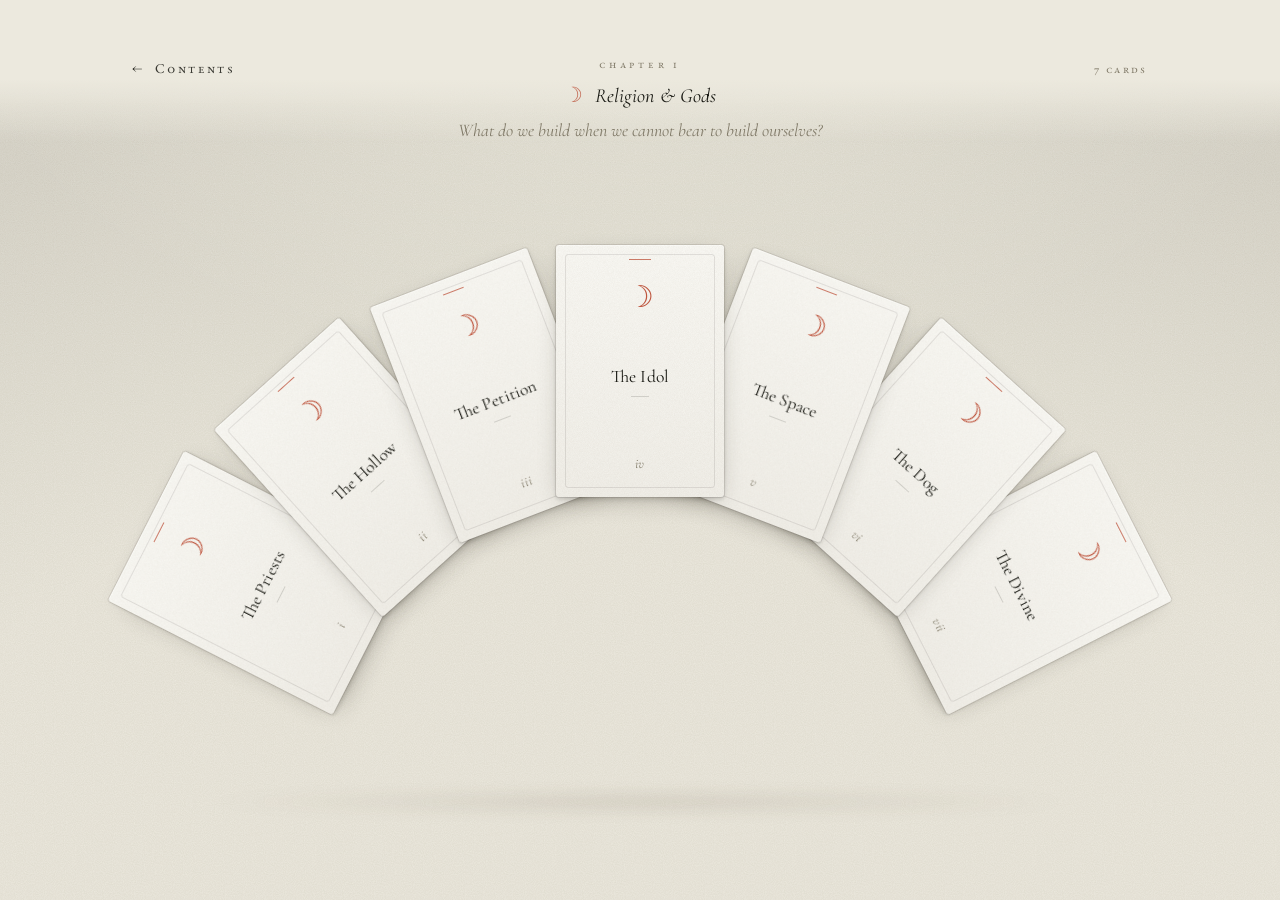
==== chapter-1.html @ 709bc658 "commit" ====
<!DOCTYPE html>
<html lang="en">
<head>
<meta charset="UTF-8" />
<meta name="viewport" content="width=device-width, initial-scale=1.0" />
<title>Reflections — Chapter 1</title>
<script>(function(){try{var p=localStorage.getItem('refl-palette')||'bone';document.documentElement.dataset.palette=p;var h=localStorage.getItem('refl-toc-hover');if(h)document.documentElement.dataset.tocHover=h;}catch(e){}})();</script>
<link rel="preconnect" href="https://fonts.googleapis.com" />
<link rel="preconnect" href="https://fonts.gstatic.com" crossorigin />
<link href="https://fonts.googleapis.com/css2?family=EB+Garamond:ital,wght@0,400;0,500;0,600;1,400;1,500&family=Cormorant+Garamond:ital,wght@0,300;0,400;0,500;1,300;1,400&display=swap" rel="stylesheet" />
<link rel="stylesheet" href="style.css" />
</head>
<body>

<main id="screen-reading">

  <header class="reading-header">
    <div class="reading-header-inner">
      <div class="reading-header-row">
        <div class="left">
          <a href="chapters.html" class="back-btn">Contents</a>
        </div>
        <div class="center">
          <span class="reading-chapter-num" id="reading-chapter-num"></span>
          <span class="reading-chapter-name">
            <span class="reading-symbol" id="reading-symbol"></span>
            <span id="reading-name"></span>
          </span>
        </div>
        <div class="right">
          <span class="reading-progress" id="reading-progress"></span>
        </div>
      </div>
      <p class="reading-question" id="reading-question"></p>
    </div>
  </header>

  <div class="fan-dim" id="fan-dim"></div>

  <div class="fan-stage">
    <div class="fan-container" id="fan-container"></div>
  </div>

  <nav class="rcard-nav" id="rcard-nav">
    <button class="rcard-nav-btn rcard-chapter-nav" id="nav-prev-chapter" style="display: none;"><span class="arrow">←</span><span>Previous Chapter</span></button>
    <button class="rcard-nav-btn" id="nav-prev"><span class="arrow">←</span><span>Previous</span></button>
    <span class="rcard-nav-counter" id="nav-counter"></span>
    <button class="rcard-nav-btn" id="nav-next"><span>Next</span><span class="arrow">→</span></button>
    <button class="rcard-nav-btn rcard-chapter-nav" id="nav-next-chapter" style="display: none;"><span>Next Chapter</span><span class="arrow">→</span></button>
  </nav>

</main>

<script src="data.js"></script>
<script>const CHAPTER_ID = 1;</script>
<script src="fan.js"></script>
</body>
</html>
---- style.css ----
/* ═══════════════════════════════════════════════════════════════════════
   REFLECTIONS — A. M. Gondane
   Design system for an aphorism book on the web.
   Reference points: Penguin Modern Classics, letterpress chapbooks,
   commonplace books, finely-printed devotional miscellanies.
═══════════════════════════════════════════════════════════════════════ */

*, *::before, *::after { box-sizing: border-box; margin: 0; padding: 0; }

:root {
  /* ── Paper & ink ─────────────────────────────────────────── */
  --paper:        #ece1c8;          /* warm parchment — never #fff */
  --paper-deep:   #e2d4b3;          /* deeper, for margins/edges */
  --paper-shadow: rgba(60, 40, 15, 0.10);
  --paper-warm:   rgba(255, 240, 200, 0.45);

  --ink:          #1d1a13;          /* deep brown-black — never pure black */
  --ink-soft:     #4d4128;          /* secondary ink */
  --ink-mute:     #877554;          /* metadata, marginalia */
  --ink-faint:    rgba(29, 26, 19, 0.18);
  --rule:         rgba(29, 26, 19, 0.30);
  --rule-soft:    rgba(29, 26, 19, 0.13);

  /* ── Chapter accents — pulled toward natural pigments ────── */
  --c1:  #8a2418;   /* madder lake */
  --c2:  #1d4870;   /* prussian blue */
  --c3:  #2d5a2c;   /* sap green */
  --c4:  #984416;   /* burnt sienna */
  --c5:  #205543;   /* viridian */
  --c6:  #8a6510;   /* yellow ochre */
  --c7:  #582a6a;   /* aubergine */
  --c8:  #1c3f6c;   /* indigo */
  --c9:  #69330a;   /* burnt umber */
  --c10: #142f4a;   /* midnight */
  --c11: #934f0c;   /* gold ochre */
  --c12: #325430;   /* fern */

  /* ── Rhythm ──────────────────────────────────────────────── */
  --gap: clamp(16px, 2.5vw, 28px);
  --measure: 60ch;
  --card-r: 3px;

  /* ── Motion ──────────────────────────────────────────────── */
  --ease-paper: cubic-bezier(0.22, 0.61, 0.36, 1);    /* slow out */
  --ease-leaf:  cubic-bezier(0.16, 0.84, 0.34, 1);    /* lifted page */
}

/* ═══════════════════════════════════════════════════════════════════
   PALETTE VARIANTS
   Default (no attr) = Parchment. Others override paper + ink tokens.
═══════════════════════════════════════════════════════════════════ */

[data-palette="bone"] {
  --paper:        #ece9de;
  --paper-deep:   #ddd9c9;
  --paper-shadow: rgba(40, 38, 28, 0.09);
  --paper-warm:   rgba(255, 252, 240, 0.40);
  --ink:          #1a1a14;
  --ink-soft:     #403c30;
  --ink-mute:     #807a68;
  --ink-faint:    rgba(26, 26, 20, 0.16);
  --rule:         rgba(26, 26, 20, 0.28);
  --rule-soft:    rgba(26, 26, 20, 0.12);
}

[data-palette="sage"] {
  --paper:        #dfe3d4;
  --paper-deep:   #cfd4c0;
  --paper-shadow: rgba(30, 45, 25, 0.10);
  --paper-warm:   rgba(245, 248, 230, 0.35);
  --ink:          #14180e;
  --ink-soft:     #353c2a;
  --ink-mute:     #6e7762;
  --ink-faint:    rgba(20, 24, 14, 0.16);
  --rule:         rgba(20, 24, 14, 0.26);
  --rule-soft:    rgba(20, 24, 14, 0.11);
}

[data-palette="slate"] {
  --paper:        #d8dde2;
  --paper-deep:   #c5ccd3;
  --paper-shadow: rgba(15, 25, 40, 0.10);
  --paper-warm:   rgba(232, 240, 248, 0.40);
  --ink:          #121821;
  --ink-soft:     #2d3540;
  --ink-mute:     #6a7280;
  --ink-faint:    rgba(18, 24, 33, 0.16);
  --rule:         rgba(18, 24, 33, 0.26);
  --rule-soft:    rgba(18, 24, 33, 0.11);
}

[data-palette="stone"] {
  --paper:        #e0d9c8;
  --paper-deep:   #cfc7b3;
  --paper-shadow: rgba(45, 38, 25, 0.10);
  --paper-warm:   rgba(248, 242, 225, 0.42);
  --ink:          #18160f;
  --ink-soft:     #3c3729;
  --ink-mute:     #7c7464;
  --ink-faint:    rgba(24, 22, 15, 0.17);
  --rule:         rgba(24, 22, 15, 0.28);
  --rule-soft:    rgba(24, 22, 15, 0.12);
}

[data-palette="rose"] {
  --paper:        #ece0d5;
  --paper-deep:   #ddcfc0;
  --paper-shadow: rgba(80, 40, 35, 0.10);
  --paper-warm:   rgba(255, 235, 220, 0.45);
  --ink:          #1d1612;
  --ink-soft:     #4c3a30;
  --ink-mute:     #8b7264;
  --ink-faint:    rgba(29, 22, 18, 0.18);
  --rule:         rgba(29, 22, 18, 0.28);
  --rule-soft:    rgba(29, 22, 18, 0.12);
}

[data-palette="cocoa"] {
  --paper:        #1e1812;
  --paper-deep:   #14100c;
  --paper-shadow: rgba(0, 0, 0, 0.45);
  --paper-warm:   rgba(150, 100, 40, 0.10);
  --ink:          #ece1c8;
  --ink-soft:     #c4b790;
  --ink-mute:     #897c5d;
  --ink-faint:    rgba(236, 225, 200, 0.18);
  --rule:         rgba(236, 225, 200, 0.22);
  --rule-soft:    rgba(236, 225, 200, 0.10);
}

/* in dark mode, paper-grain needs to lighten paper, not darken it */
[data-palette="cocoa"] body::before {
  mix-blend-mode: screen;
  opacity: 0.18;
}
/* dark mode: card faces become deep brown paper with cream ink */
[data-palette="cocoa"] .rcard-face-front,
[data-palette="cocoa"] .rcard-face-back,
[data-palette="cocoa"] .overlay-card,
[data-palette="cocoa"] .rcard-exp-front,
[data-palette="cocoa"] .rcard-exp-back {
  background:
    linear-gradient(180deg, rgba(80,50,15,0.18), rgba(10,8,6,0.25)),
    #271f17;
  box-shadow:
    0 1px 0 rgba(140,100,40,0.12) inset,
    0 0 0 1px rgba(0,0,0,0.5),
    0 12px 32px -10px rgba(0,0,0,0.7),
    0 2px 4px rgba(0,0,0,0.4);
}
[data-palette="cocoa"] .rcard-face-front::after,
[data-palette="cocoa"] .rcard-face-back::after,
[data-palette="cocoa"] .overlay-card::after,
[data-palette="cocoa"] .rcard-exp-front::after,
[data-palette="cocoa"] .rcard-exp-back::after {
  border-color: rgba(236,225,200,0.10);
}
[data-palette="cocoa"] .rcard-expanded {
  background: #271f17;
  box-shadow:
    0 30px 80px -20px rgba(0,0,0,0.85),
    0 10px 24px -6px rgba(0,0,0,0.5);
}
[data-palette="cocoa"] .fan-dim {
  background:
    radial-gradient(ellipse 80% 60% at 50% 50%, rgba(30,20,12,0.4), rgba(0,0,0,0.85));
}
[data-palette="cocoa"] .reading-header {
  background:
    linear-gradient(to bottom, var(--paper) 0%, var(--paper) 55%, transparent 100%);
}
[data-palette="cocoa"] .home-cta-line { background: var(--ink); }

html { font-size: 16px; }

body {
  color: var(--ink);
  font-family: 'EB Garamond', 'Iowan Old Style', Georgia, serif;
  font-weight: 400;
  line-height: 1.72;
  font-feature-settings: "kern", "liga", "onum";
  text-rendering: optimizeLegibility;
  -webkit-font-smoothing: antialiased;
  min-height: 100dvh;
  overflow-x: hidden;
  position: relative;

  /* Layered paper: vignette + warm centre + base parchment */
  background:
    radial-gradient(ellipse 90% 70% at 50% 0%,   var(--paper-warm),  transparent 60%),
    radial-gradient(ellipse 110% 90% at 50% 100%, transparent 55%, var(--paper-shadow)),
    var(--paper);
  background-attachment: fixed;
}

/* Paper grain — subtle, fixed, never animates */
body::before {
  content: '';
  position: fixed;
  inset: 0;
  z-index: 0;
  pointer-events: none;
  opacity: 0.55;
  mix-blend-mode: multiply;
  background-image: url("data:image/svg+xml;utf8,<svg xmlns='http://www.w3.org/2000/svg' width='240' height='240'><filter id='n'><feTurbulence type='fractalNoise' baseFrequency='0.9' numOctaves='2' seed='5' stitchTiles='stitch'/><feColorMatrix values='0 0 0 0 0.16  0 0 0 0 0.13  0 0 0 0 0.07  0 0 0 0.18 0'/></filter><rect width='100%25' height='100%25' filter='url(%23n)'/></svg>");
}

main { position: relative; z-index: 1; }

/* ─── 12-COL GRID ─────────────────────────────────────────── */
.grid {
  display: grid;
  grid-template-columns: repeat(12, 1fr);
  column-gap: var(--gap);
  max-width: 1280px;
  margin: 0 auto;
  padding: 0 var(--gap);
  width: 100%;
}

/* ═══════════════════════════════════════════════════════════════════════
   TYPE SCALE
═══════════════════════════════════════════════════════════════════════ */
.t-display {
  font-family: 'Cormorant Garamond', 'EB Garamond', Georgia, serif;
  font-weight: 300;
  font-size: clamp(3.2rem, 7.5vw, 6.4rem);
  letter-spacing: -0.015em;
  line-height: 0.92;
  color: var(--ink);
}

.t-title {
  font-family: 'Cormorant Garamond', Georgia, serif;
  font-weight: 400;
  font-size: clamp(1.4rem, 2.4vw, 1.85rem);
  font-style: italic;
  letter-spacing: 0;
  line-height: 1.25;
  color: var(--ink);
}

/* small-caps marginalia — replaces all "Inter caption" usage */
.t-caps {
  font-family: 'EB Garamond', Georgia, serif;
  font-variant: all-small-caps;
  font-weight: 500;
  font-size: 0.78rem;
  letter-spacing: 0.22em;
  color: var(--ink-mute);
}

.t-meta {
  font-family: 'EB Garamond', Georgia, serif;
  font-feature-settings: "onum", "smcp";
  font-variant: small-caps;
  font-weight: 500;
  font-size: 0.72rem;
  letter-spacing: 0.18em;
  color: var(--ink-mute);
}

.italic { font-style: italic; }

/* ─── ORNAMENTS ───────────────────────────────────────────── */
.ornament {
  display: flex;
  align-items: center;
  justify-content: center;
  gap: 18px;
  color: var(--ink-mute);
  font-size: 1rem;
  line-height: 1;
}
.ornament::before, .ornament::after {
  content: '';
  flex: 1;
  height: 1px;
  background: var(--rule-soft);
  max-width: 220px;
}
.ornament-glyph {
  font-family: 'Cormorant Garamond', serif;
  font-size: 1.1rem;
  letter-spacing: 0.6em;
  padding-left: 0.6em;        /* compensates letter-spacing on last char */
  opacity: 0.7;
}

.ornament-solo {
  text-align: center;
  color: var(--ink-mute);
  font-family: 'Cormorant Garamond', serif;
  font-size: 1.05rem;
  letter-spacing: 1.2em;
  padding-left: 1.2em;
  opacity: 0.5;
  white-space: nowrap;
  user-select: none;
}

/* Asterism — three asterisks centered, classic typographic break */
.asterism {
  text-align: center;
  color: var(--ink-mute);
  font-family: 'Cormorant Garamond', serif;
  font-size: 0.95rem;
  letter-spacing: 0.7em;
  padding-left: 0.7em;
  opacity: 0.55;
  user-select: none;
}

/* ─── BACK LINK ───────────────────────────────────────────── */
.back-btn {
  background: none; border: none; padding: 0;
  color: var(--ink);
  font-family: 'EB Garamond', Georgia, serif;
  font-variant: small-caps;
  font-size: 0.85rem;
  letter-spacing: 0.18em;
  display: inline-flex;
  align-items: center;
  gap: 10px;
  cursor: pointer;
  text-decoration: none;
  opacity: 0.85;
  transition: color 0.4s var(--ease-paper), gap 0.4s var(--ease-paper), opacity 0.4s var(--ease-paper);
}
.back-btn::before {
  content: '←';
  font-family: 'Cormorant Garamond', serif;
  font-variant: normal;
  font-size: 1rem;
  transition: transform 0.4s var(--ease-paper);
}
.back-btn:hover { color: var(--ink); gap: 14px; opacity: 1; }
.back-btn:hover::before { transform: translateX(-4px); }

/* ═══════════════════════════════════════════════════════════════════════
   HOME / FRONTISPIECE
═══════════════════════════════════════════════════════════════════════ */
#screen-home {
  display: flex;
  flex-direction: column;
  justify-content: center;
  min-height: 100dvh;
  padding: clamp(48px, 9vh, 110px) 0;
  animation: pageFade 1.4s var(--ease-paper) both;
}

@keyframes pageFade {
  from { opacity: 0; transform: translateY(8px); }
  to   { opacity: 1; transform: translateY(0); }
}

.home-inner {
  grid-column: 2 / 12;
  display: flex;
  flex-direction: column;
  align-items: center;
  text-align: center;
  gap: clamp(28px, 4.5vh, 52px);
}

@media (max-width: 900px) {
  .home-inner { grid-column: 1 / 13; }
}

.home-eyebrow {
  display: flex;
  align-items: center;
  gap: 14px;
}
.home-eyebrow span { letter-spacing: 0.32em; white-space: nowrap; }
.home-eyebrow::before, .home-eyebrow::after {
  content: '';
  width: 28px;
  height: 1px;
  background: var(--rule);
}

.home-title-block {
  display: flex;
  flex-direction: column;
  align-items: center;
  gap: 14px;
  animation: titleRise 1.6s var(--ease-leaf) 0.2s both;
}
@keyframes titleRise {
  from { opacity: 0; transform: translateY(16px); letter-spacing: 0.05em; }
  to   { opacity: 1; transform: translateY(0);     letter-spacing: -0.015em; }
}

.home-title-block h1 {
  font-variant: oldstyle-nums;
}

.home-subtitle {
  font-family: 'Cormorant Garamond', Georgia, serif;
  font-style: italic;
  font-weight: 400;
  font-size: clamp(1.1rem, 1.8vw, 1.35rem);
  color: var(--ink-soft);
  letter-spacing: 0.01em;
  max-width: 44ch;
  line-height: 1.4;
  text-wrap: balance;
}

.home-attribution {
  font-family: 'EB Garamond', Georgia, serif;
  font-style: italic;
  font-weight: 400;
  font-size: clamp(0.88rem, 1.15vw, 0.98rem);
  color: var(--ink-mute);
  line-height: 1.5;
  margin-top: 18px;
  max-width: 54ch;
  text-wrap: balance;
}

.home-author-plate {
  display: flex;
  flex-direction: column;
  align-items: center;
  gap: 8px;
  animation: pageFade 1.6s var(--ease-paper) 0.5s both;
}
.home-author-plate .byline {
  font-family: 'Cormorant Garamond', Georgia, serif;
  font-style: italic;
  color: var(--ink-mute);
  font-size: 1rem;
  letter-spacing: 0.04em;
}
.home-author-plate .author {
  font-variant: all-small-caps;
  letter-spacing: 0.32em;
  padding-left: 0.32em;
  font-size: 1.05rem;
  font-weight: 500;
  color: var(--ink);
  white-space: nowrap;
}
.home-author-plate .note {
  font-style: italic;
  color: var(--ink-mute);
  font-size: 0.92rem;
  max-width: 52ch;
  line-height: 1.55;
  margin-top: 6px;
  text-wrap: balance;
}

.home-preface {
  max-width: 56ch;
  display: flex;
  flex-direction: column;
  gap: 16px;
  animation: pageFade 1.6s var(--ease-paper) 0.7s both;
}
.home-preface p {
  font-size: clamp(1rem, 1.25vw, 1.08rem);
  line-height: 1.85;
  color: var(--ink-soft);
  text-align: left;
  text-wrap: pretty;
  hyphens: auto;
}
.home-preface p:first-child::first-letter {
  font-family: 'Cormorant Garamond', Georgia, serif;
  font-weight: 400;
  font-size: 3.4em;
  float: left;
  line-height: 0.82;
  padding: 6px 10px 0 0;
  color: var(--ink);
}

.home-cta {
  display: inline-flex;
  align-items: center;
  gap: 16px;
  cursor: pointer;
  background: none;
  border: none;
  color: var(--ink);
  font-family: 'EB Garamond', Georgia, serif;
  font-variant: all-small-caps;
  font-size: 1rem;
  font-weight: 500;
  letter-spacing: 0.32em;
  padding: 14px 4px;
  text-decoration: none;
  white-space: nowrap;
  opacity: 0.85;
  transition: gap 0.5s var(--ease-leaf), letter-spacing 0.5s var(--ease-leaf), opacity 0.4s var(--ease-paper);
  animation: pageFade 1.6s var(--ease-paper) 1s both;
}
.home-cta-line {
  width: 44px; height: 1px;
  background: var(--ink);
  transition: width 0.5s var(--ease-leaf);
}
.home-cta:hover { gap: 22px; letter-spacing: 0.42em; opacity: 1; }
.home-cta:hover .home-cta-line { width: 72px; }
.home-cta-arrow {
  font-family: 'Cormorant Garamond', serif;
  font-variant: normal;
  font-style: normal;
  font-size: 1.05rem;
  letter-spacing: 0;
  line-height: 1;
}

/* ═══════════════════════════════════════════════════════════════════════
   CHAPTERS — TABLE OF CONTENTS
═══════════════════════════════════════════════════════════════════════ */
#screen-chapters {
  display: flex;
  flex-direction: column;
  min-height: 100dvh;
  padding: clamp(36px, 6vh, 72px) 0 clamp(48px, 8vh, 96px);
  animation: pageFade 1.2s var(--ease-paper) both;
}

.toc-inner {
  grid-column: 2 / 12;
}
@media (max-width: 900px) {
  .toc-inner { grid-column: 1 / 13; }
}

.toc-header {
  display: grid;
  grid-template-columns: minmax(80px, 1fr) auto minmax(80px, 1fr);
  align-items: flex-start;
  gap: 24px;
  padding-bottom: clamp(28px, 4vh, 52px);
}
.toc-header .left { justify-self: start; white-space: nowrap; }
.toc-header .right { justify-self: end; white-space: nowrap; }
.toc-header .center {
  display: flex;
  flex-direction: column;
  align-items: center;
  gap: 14px;
  white-space: nowrap;
}
.toc-header .center > * { white-space: nowrap; }
.toc-header h2 {
  font-family: 'Cormorant Garamond', Georgia, serif;
  font-style: italic;
  font-weight: 400;
  font-size: clamp(1.6rem, 3.2vw, 2.2rem);
  letter-spacing: 0.01em;
  color: var(--ink);
}

.toc-list {
  display: flex;
  flex-direction: column;
  gap: 6px;
  padding-top: clamp(20px, 3vh, 32px);
  border-top: 1px solid var(--rule-soft);
}

.toc-row {
  display: grid;
  grid-template-columns: 56px 1fr 2.5rem;
  align-items: center;
  gap: clamp(14px, 2vw, 28px);
  padding: 18px 0;
  border-bottom: 1px solid var(--rule-soft);
  text-decoration: none;
  color: var(--ink);
  position: relative;
  transition:
    padding 0.55s var(--ease-paper),
    background 0.55s var(--ease-paper),
    transform 0.55s var(--ease-leaf);
  --accent: var(--ink);
  animation: rowRise 0.9s var(--ease-leaf) both;
  animation-delay: calc(var(--i, 0) * 60ms + 200ms);
}
@keyframes rowRise {
  from { opacity: 0; transform: translateY(10px); }
  to   { opacity: 1; transform: translateY(0); }
}

.toc-num {
  font-family: 'Cormorant Garamond', Georgia, serif;
  font-style: italic;
  font-weight: 300;
  font-size: clamp(1.5rem, 2.6vw, 2rem);
  color: var(--ink-mute);
  text-align: center;
  line-height: 1;
  transition: color 0.55s var(--ease-paper), transform 0.55s var(--ease-leaf);
}

.toc-body {
  display: flex;
  flex-direction: column;
  gap: 4px;
  min-width: 0;
  position: relative;
}

.toc-name {
  font-family: 'Cormorant Garamond', Georgia, serif;
  font-weight: 400;
  font-size: clamp(1.25rem, 2.1vw, 1.6rem);
  line-height: 1.18;
  letter-spacing: 0.005em;
  color: var(--ink);
  transition: color 0.45s var(--ease-paper);
  display: inline-block;
  align-self: flex-start;
}

.toc-question {
  font-family: 'EB Garamond', Georgia, serif;
  font-style: italic;
  font-size: clamp(0.95rem, 1.25vw, 1.05rem);
  line-height: 1.5;
  color: var(--ink-mute);
  margin-top: 2px;
  text-wrap: pretty;
}

.toc-meta {
  display: flex;
  flex-direction: column;
  align-items: center;
  justify-content: center;
  gap: 4px;
  white-space: nowrap;
}
.toc-cards {
  font-variant: small-caps;
  font-weight: 500;
  letter-spacing: 0.18em;
  font-size: 0.78rem;
  color: var(--ink-mute);
}
.toc-symbol {
  font-size: 1.4rem;
  line-height: 1;
  color: var(--accent);
  opacity: 0.85;
  transform: translateY(-2px);
  transition: opacity 0.45s var(--ease-paper), transform 0.55s var(--ease-leaf);
}

/* ─── TOC HOVER VARIANTS ─────────────────────────────────────
   Pick via [data-toc-hover="…"] on <html>. Default = marker.
═══════════════════════════════════════════════════════════════ */

/* ── MARKER (default): an accent vertical mark grows on the left ── */
:root:not([data-toc-hover]) .toc-row,
[data-toc-hover="marker"] .toc-row {
  padding-left: 0;
}
:root:not([data-toc-hover]) .toc-row::before,
[data-toc-hover="marker"] .toc-row::before {
  content: '';
  position: absolute;
  left: -2px;
  top: 50%;
  width: 2px;
  height: 0;
  background: var(--accent);
  transform: translateY(-50%);
  transition: height 0.5s var(--ease-leaf), left 0.5s var(--ease-leaf);
}
:root:not([data-toc-hover]) .toc-row:hover,
[data-toc-hover="marker"] .toc-row:hover {
  padding-left: 18px;
}
:root:not([data-toc-hover]) .toc-row:hover::before,
[data-toc-hover="marker"] .toc-row:hover::before {
  height: 64%;
  left: 0;
}
:root:not([data-toc-hover]) .toc-row:hover .toc-num,
[data-toc-hover="marker"] .toc-row:hover .toc-num { color: var(--accent); }
:root:not([data-toc-hover]) .toc-row:hover .toc-name,
[data-toc-hover="marker"] .toc-row:hover .toc-name { color: var(--accent); }
:root:not([data-toc-hover]) .toc-row:hover .toc-symbol,
[data-toc-hover="marker"] .toc-row:hover .toc-symbol {
  opacity: 1;
  transform: translateY(-2px) scale(1.1);
}

/* ── DRIFT: row slides right gently; everything shifts to accent ── */
[data-toc-hover="drift"] .toc-row:hover {
  padding-left: 18px;
  transform: translateX(2px);
}
[data-toc-hover="drift"] .toc-row:hover .toc-num,
[data-toc-hover="drift"] .toc-row:hover .toc-name {
  color: var(--accent);
}
[data-toc-hover="drift"] .toc-row:hover .toc-num {
  transform: translateX(-3px) scale(1.08);
}
[data-toc-hover="drift"] .toc-row:hover .toc-symbol {
  opacity: 1;
  transform: translate(-4px, -2px) scale(1.15);
}

/* ── LINED: an accent rule draws under the chapter name ── */
[data-toc-hover="lined"] .toc-name {
  background-image: linear-gradient(to right, var(--accent), var(--accent));
  background-size: 0% 1.5px;
  background-repeat: no-repeat;
  background-position: 0 100%;
  padding-bottom: 4px;
  transition: background-size 0.7s var(--ease-leaf), color 0.45s var(--ease-paper);
}
[data-toc-hover="lined"] .toc-row:hover .toc-name {
  background-size: 100% 1.5px;
  color: var(--accent);
}
[data-toc-hover="lined"] .toc-row:hover .toc-symbol {
  opacity: 1;
  transform: translateY(-2px) scale(1.1);
}

/* ── ORNAMENT: small accent fleurons frame the chapter name ── */
[data-toc-hover="ornament"] .toc-body::before,
[data-toc-hover="ornament"] .toc-body::after {
  content: '✦';
  position: absolute;
  top: 0.55em;
  color: var(--accent);
  opacity: 0;
  font-size: 0.65em;
  font-family: 'Cormorant Garamond', serif;
  transition: opacity 0.45s var(--ease-paper),
              transform 0.55s var(--ease-leaf);
  pointer-events: none;
}
[data-toc-hover="ornament"] .toc-body::before {
  left: -22px;
  transform: translateX(10px);
}
[data-toc-hover="ornament"] .toc-body::after {
  /* sits right after the chapter name; positioned via toc-name */
  display: none;
}
[data-toc-hover="ornament"] .toc-name {
  position: relative;
}
[data-toc-hover="ornament"] .toc-name::after {
  content: '✦';
  position: absolute;
  right: -22px;
  top: 0.4em;
  color: var(--accent);
  opacity: 0;
  font-size: 0.6em;
  font-family: 'Cormorant Garamond', serif;
  transform: translateX(-10px);
  transition: opacity 0.45s var(--ease-paper),
              transform 0.55s var(--ease-leaf);
}
[data-toc-hover="ornament"] .toc-row:hover .toc-body::before {
  opacity: 0.8;
  transform: translateX(0);
}
[data-toc-hover="ornament"] .toc-row:hover .toc-name::after {
  opacity: 0.8;
  transform: translateX(0);
}
[data-toc-hover="ornament"] .toc-row:hover .toc-name {
  color: var(--accent);
}
[data-toc-hover="ornament"] .toc-row:hover .toc-num {
  color: var(--accent);
}

/* ── WASH: warm gradient sweeps across the row (the old behaviour) ── */
[data-toc-hover="wash"] .toc-row:hover {
  padding-left: 14px;
  background:
    linear-gradient(to right,
      color-mix(in oklab, var(--accent) 12%, transparent),
      transparent 70%);
}
[data-toc-hover="wash"] .toc-row:hover .toc-num,
[data-toc-hover="wash"] .toc-row:hover .toc-name {
  color: var(--accent);
}
[data-toc-hover="wash"] .toc-row:hover .toc-symbol {
  opacity: 1; transform: translateY(-2px) scale(1.1);
}

@media (max-width: 640px) {
  .toc-row { grid-template-columns: 44px 1fr; padding: 16px 0; }
  .toc-meta { grid-column: 2; align-items: flex-start; flex-direction: row; gap: 14px; margin-top: 8px; }
}

/* ═══════════════════════════════════════════════════════════════════════
   READING — FAN OF CARDS
═══════════════════════════════════════════════════════════════════════ */
#screen-reading {
  display: flex;
  flex-direction: column;
  min-height: 100dvh;
  position: relative;
  overflow: hidden;
  animation: pageFade 1.4s var(--ease-paper) both;
}

.reading-header {
  position: fixed;
  top: 0; left: 0; right: 0;
  z-index: 50;
  padding-top: clamp(36px, 6vh, 72px);
  background:
    linear-gradient(to bottom, var(--paper) 0%, var(--paper) 55%, transparent 100%);
  pointer-events: none;
}
.reading-header > * { pointer-events: auto; }

.reading-header-inner {
  display: grid;
  grid-template-columns: repeat(12, 1fr);
  column-gap: var(--gap);
  max-width: 1280px;
  margin: 0 auto;
  padding: 0 var(--gap);
}

.reading-header-row {
  grid-column: 2 / 12;
  display: grid;
  grid-template-columns: minmax(80px, 1fr) auto minmax(80px, 1fr);
  align-items: flex-start;
  gap: 24px;
}

.reading-header .left { justify-self: start; white-space: nowrap; }
.reading-header .right { justify-self: end; white-space: nowrap; }
.reading-header .center {
  display: flex;
  flex-direction: column;
  align-items: center;
  gap: 4px;
  text-align: center;
}

.reading-chapter-num {
  font-variant: all-small-caps;
  letter-spacing: 0.32em;
  font-size: 0.72rem;
  color: var(--ink-mute);
}
.reading-chapter-name {
  font-family: 'Cormorant Garamond', Georgia, serif;
  font-style: italic;
  font-weight: 400;
  font-size: clamp(1.05rem, 1.6vw, 1.25rem);
  color: var(--ink);
  letter-spacing: 0.005em;
  display: flex;
  align-items: center;
  gap: 12px;
  white-space: nowrap;
}
.reading-symbol {
  font-size: 1.05em;
  opacity: 0.7;
  font-style: normal;
}

.reading-progress {
  font-variant: all-small-caps;
  letter-spacing: 0.2em;
  font-size: 0.72rem;
  color: var(--ink-mute);
}

.reading-question {
  grid-column: 2 / 12;
  font-family: 'Cormorant Garamond', Georgia, serif;
  font-style: italic;
  font-weight: 400;
  font-size: clamp(0.98rem, 1.4vw, 1.12rem);
  text-align: center;
  color: var(--ink-mute);
  max-width: 56ch;
  margin: 4px auto 0;
  text-wrap: pretty;
  line-height: 1.4;
}

.fan-stage {
  width: 100%;
  min-height: 100dvh;
  display: flex;
  align-items: center;
  justify-content: center;
  padding-top: clamp(120px, 16vh, 180px);
  padding-bottom: clamp(80px, 12vh, 140px);
  position: relative;
}

/* faint suggestion of a surface beneath the fan */
.fan-stage::before {
  content: '';
  position: absolute;
  bottom: clamp(70px, 10vh, 120px);
  left: 50%;
  transform: translateX(-50%);
  width: min(900px, 90vw);
  height: 16px;
  background: radial-gradient(ellipse at center, rgba(60,40,15,0.18), transparent 70%);
  filter: blur(8px);
  pointer-events: none;
}

.fan-container {
  position: relative;
  width: min(1200px, 99vw);
  height: min(540px, 70vh);
  perspective: 1800px;
}

/* ─── MINIMAL FAN (≤3 cards) — sit between header and shadow ── */
.fan-container.cards-minimal {
  height: min(300px, 42vh);
}
.fan-stage:has(.fan-container.cards-minimal) {
  align-items: flex-start;
  padding-top: clamp(90px, 12vh, 140px);
  padding-bottom: clamp(110px, 16vh, 170px);
}

/* ─── FAN CARD ─────────────────────────────────────────────── */
.rcard {
  position: absolute;
  width: clamp(120px, 16vw, 168px);
  aspect-ratio: 2 / 3;
  border-radius: var(--card-r);
  cursor: pointer;
  transform-origin: 50% 220%;
  left: 50%;
  top: 28%;
  margin-left: calc(clamp(120px, 16vw, 168px) / -2);
  margin-top: calc(clamp(180px, 24vw, 252px) / -2);
  will-change: transform;
  --rest-rot: 0deg;
  --rest-x: 0px;
  --rest-y: 0px;
  --accent: var(--ink);
  --ex-dx: 0px;
  --ex-dy: 0px;
  --ex-scale: 2.4;
  transform: rotate(var(--rest-rot)) translateX(var(--rest-x)) translateY(var(--rest-y));
  transition:
    transform 0.85s var(--ease-leaf),
    opacity   0.7s  var(--ease-paper),
    filter    0.35s var(--ease-paper);
}

/* overlay open: card stays dimly in the fan behind the overlay */
.rcard.is-expanded {
  z-index: 1 !important;
  pointer-events: none;
}

.rcard-inner {
  position: absolute;
  inset: 0;
}

.rcard-face-front,
.rcard-face-back {
  position: absolute;
  inset: 0;
  border-radius: var(--card-r);
  overflow: hidden;
}

.rcard-face-front { }
.rcard-face-back  { display: none; }

/* FRONT FACE — the existing rcard-face, just renamed */
.rcard-face-front {
  background:
    linear-gradient(180deg, rgba(255,255,252,0.55), rgba(228,226,220,0.15)),
    #f5f3ed;
  box-shadow:
    0 1px 0 rgba(255,255,252,0.9) inset,
    0 0 0 1px rgba(29,26,19,0.10),
    0 8px 24px -10px rgba(40,35,25,0.42),
    0 2px 4px rgba(40,35,25,0.16);
  display: flex;
  flex-direction: column;
  align-items: center;
  justify-content: space-between;
  padding: clamp(18px, 5%, 24px) clamp(20px, 6%, 24px);
}
.rcard-face-front::before {
  content: '';
  position: absolute;
  inset: 0;
  background-image: url("data:image/svg+xml;utf8,<svg xmlns='http://www.w3.org/2000/svg' width='160' height='160'><filter id='n'><feTurbulence type='fractalNoise' baseFrequency='1.2' numOctaves='2' seed='9' stitchTiles='stitch'/><feColorMatrix values='0 0 0 0 0.16  0 0 0 0 0.13  0 0 0 0 0.07  0 0 0 0.14 0'/></filter><rect width='100%25' height='100%25' filter='url(%23n)'/></svg>");
  background-size: 160px 160px;
  mix-blend-mode: multiply;
  opacity: 0.55;
  pointer-events: none;
  z-index: 0;
}
.rcard-face-front::after {
  content: '';
  position: absolute;
  inset: 9px;
  border: 1px solid rgba(29,26,19,0.10);
  border-radius: calc(var(--card-r) + 0px);
  pointer-events: none;
  z-index: 0;
}

/* BACK FACE — full-size styling (designed for ~380px wide expanded state).
   While the card is in the fan at 150px, the back is behind the front
   and invisible to the user. */
.rcard-expanded .rb-head {
  position: relative; z-index: 1;
  padding: clamp(22px, 4vw, 36px) clamp(20px, 5vw, 44px) clamp(14px, 2vw, 20px);
  text-align: center; flex-shrink: 0;
}
.rcard-expanded .rb-running {
  font-variant: all-small-caps; letter-spacing: 0.28em;
  font-size: 0.7rem; color: var(--ink-mute);
  margin-bottom: 10px; display: flex;
  align-items: center; justify-content: center;
  gap: 10px; white-space: nowrap;
}
.rcard-expanded .rb-running .sym {
  font-variant: normal; letter-spacing: 0;
  font-size: 0.9rem; opacity: 0.85;
}
.rcard-expanded .rb-title {
  font-family: 'Cormorant Garamond', Georgia, serif;
  font-weight: 400;
  font-size: clamp(1.5rem, 3vw, 2rem);
  line-height: 1.15; color: var(--ink); text-wrap: balance;
}
.rcard-expanded .rb-rule {
  width: 28px; height: 1px; opacity: 0.55;
  margin: 12px auto 0;
}
.rcard-expanded .rb-close {
  position: absolute; top: 26px; right: 24px;
  background: none; border: none;
  color: var(--ink-mute);
  font-family: 'EB Garamond', serif; font-size: 1rem;
  line-height: 1; padding: 0;
  display: flex; align-items: center; justify-content: center;
  cursor: pointer; z-index: 3;
  transition: color 0.4s var(--ease-paper), opacity 0.4s var(--ease-paper);
  opacity: 0.85;
}
.rcard-expanded .rb-close:hover {
  color: var(--ink);
  opacity: 1;
}
.rcard-expanded .rb-body {
  position: relative; z-index: 1;
  flex: 1; overflow-y: auto;
  padding: 0 clamp(20px, 5vw, 44px) clamp(20px, 3vw, 32px);
  scrollbar-width: thin; scrollbar-color: var(--ink-faint) transparent;
}
.rcard-expanded .rb-body::-webkit-scrollbar { width: 3px; }
.rcard-expanded .rb-body::-webkit-scrollbar-thumb {
  background: var(--ink-faint); border-radius: 2px;
}
.rcard-face-back::before {
  content: '';
  position: absolute;
  inset: 0;
  background-image: url("data:image/svg+xml;utf8,<svg xmlns='http://www.w3.org/2000/svg' width='200' height='200'><filter id='n'><feTurbulence type='fractalNoise' baseFrequency='1.0' numOctaves='2' seed='3' stitchTiles='stitch'/><feColorMatrix values='0 0 0 0 0.16  0 0 0 0 0.13  0 0 0 0 0.07  0 0 0 0.10 0'/></filter><rect width='100%25' height='100%25' filter='url(%23n)'/></svg>");
  background-size: 200px 200px;
  mix-blend-mode: multiply;
  opacity: 0.55;
  pointer-events: none;
  z-index: 0;
}
.rcard-face-back::after {
  content: '';
  position: absolute;
  inset: 5px;
  border: 0.5px solid rgba(29,26,19,0.10);
  pointer-events: none;
  z-index: 0;
}

/* ═══════════════════════════════════════════════════════════════════
   FLIP OVERLAY — .rcard-expanded
   Card glides from fan to centre (front face showing), then flips
   to reveal the back (aphorisms). Uses CSS 3D card-flip pattern.
═══════════════════════════════════════════════════════════════════ */
.rcard-expanded {
  position: fixed;
  z-index: 80;
  /* Solid base colour — matches face backgrounds exactly so the
     container is invisible when the face is edge-on during the flip.
     No gradient / inset shadow here; those live only on the faces. */
  background: #f5f3ed;
  border-radius: var(--card-r);
  box-shadow:
    0 30px 80px -20px rgba(30,22,12,0.50),
    0 10px 24px -6px rgba(30,22,12,0.22);
  overflow: hidden;
  transform-origin: 50% 50%;
  will-change: transform, opacity;
  /* perspective applied via transform function in JS, not here */
}

/* Flip container — JS drives the two-phase rotateY fold/unfold */
.rcard-exp-inner {
  position: absolute;
  inset: 0;
  border-radius: var(--card-r);
}

/* Front face — mirrors the fan card, visible during the glide */
.rcard-exp-front {
  position: absolute;
  inset: 0;
  border-radius: var(--card-r);
  overflow: hidden;
  background:
    linear-gradient(180deg, rgba(255,255,252,0.55), rgba(228,226,220,0.15)),
    #f5f3ed;
  display: flex;
  flex-direction: column;
  align-items: center;
  justify-content: space-between;
  padding: clamp(18px, 5%, 24px) clamp(20px, 6%, 24px);
}
.rcard-exp-front::before {
  content: '';
  position: absolute; inset: 0;
  background-image: url("data:image/svg+xml;utf8,<svg xmlns='http://www.w3.org/2000/svg' width='200' height='200'><filter id='n'><feTurbulence type='fractalNoise' baseFrequency='1.0' numOctaves='2' seed='3' stitchTiles='stitch'/><feColorMatrix values='0 0 0 0 0.16  0 0 0 0 0.13  0 0 0 0 0.07  0 0 0 0.10 0'/></filter><rect width='100%25' height='100%25' filter='url(%23n)'/></svg>");
  background-size: 200px 200px;
  mix-blend-mode: multiply; opacity: 0.55;
  pointer-events: none; z-index: 0;
}
.rcard-exp-front::after {
  content: '';
  position: absolute; inset: 9px;
  border: 1px solid rgba(29,26,19,0.10);
  border-radius: calc(var(--card-r) + 0px);
  pointer-events: none; z-index: 0;
}

/* Back face — hidden until the fold completes (display toggled by JS) */
.rcard-exp-back {
  position: absolute;
  inset: 0;
  border-radius: var(--card-r);
  overflow: hidden;
  display: none;
  flex-direction: column;
  background:
    linear-gradient(180deg, rgba(255,255,252,0.55), rgba(228,226,220,0.15)),
    #f5f3ed;
}
.rcard-exp-back::before {
  content: '';
  position: absolute; inset: 0;
  background-image: url("data:image/svg+xml;utf8,<svg xmlns='http://www.w3.org/2000/svg' width='200' height='200'><filter id='n'><feTurbulence type='fractalNoise' baseFrequency='1.0' numOctaves='2' seed='3' stitchTiles='stitch'/><feColorMatrix values='0 0 0 0 0.16  0 0 0 0 0.13  0 0 0 0 0.07  0 0 0 0.10 0'/></filter><rect width='100%25' height='100%25' filter='url(%23n)'/></svg>");
  background-size: 200px 200px;
  mix-blend-mode: multiply; opacity: 0.6;
  pointer-events: none; z-index: 0;
}
.rcard-exp-back::after {
  content: '';
  position: absolute; inset: 16px;
  border: 1px solid rgba(29,26,19,0.08);
  pointer-events: none; z-index: 2;
}

/* rb-* content inside the overlay */

.rb-aph {
  font-family: 'EB Garamond', Georgia, serif;
  font-size: clamp(1rem, 1.45vw, 1.13rem);
  line-height: 1.85;
  color: var(--ink-soft);
  padding: 0;
  text-wrap: pretty;
  opacity: 0;
  transform: translateY(8px);
  animation: rbAphRise 0.85s var(--ease-paper) forwards;
  animation-delay: calc(var(--i, 0) * 110ms + 400ms);
}
@keyframes rbAphRise {
  from { opacity: 0; transform: translateY(10px); }
  to   { opacity: 1; transform: translateY(0); }
}

.rb-sep {
  text-align: center;
  margin: 22px 0;
  user-select: none;
  opacity: 0;
  transform: translateY(6px);
  animation: rbAphRise 0.85s var(--ease-paper) forwards;
  animation-delay: calc(var(--i, 0) * 110ms + 400ms);
}
.rb-sep span {
  display: inline-block;
  font-family: 'Cormorant Garamond', Georgia, serif;
  font-size: 0.9rem;
  letter-spacing: 0.05em;
  opacity: 0.55;
  white-space: nowrap;
  color: var(--accent);
}

/* hover — only when not expanded */
.rcard:not(.is-expanded):not(.read-done):hover {
  z-index: 80 !important;
  transform: rotate(var(--rest-rot)) translateX(var(--rest-x)) translateY(calc(var(--rest-y) - 26px));
  filter: brightness(1.04);
}
.rcard:not(.is-expanded):not(.read-done):hover .rcard-symbol {
  transform: scale(1.08) translateY(-2px);
  opacity: 1;
}

.rcard-accent-bar {
  position: absolute;
  top: 14px; left: 50%;
  width: 22px; height: 1px;
  transform: translateX(-50%);
  background: var(--accent);
  opacity: 0.65;
  z-index: 1;
}

.rcard-symbol {
  font-size: clamp(1.5rem, 2.4vw, 1.9rem);
  line-height: 1;
  color: var(--accent);
  position: relative; z-index: 1;
  margin-top: 18px;
  transition: transform 0.6s var(--ease-leaf), opacity 0.4s var(--ease-paper);
  opacity: 0.85;
}

.rcard-title {
  font-family: 'Cormorant Garamond', Georgia, serif;
  font-weight: 400;
  font-size: clamp(0.95rem, 1.55vw, 1.1rem);
  text-align: center;
  line-height: 1.25;
  color: var(--ink);
  position: relative; z-index: 1;
  padding: 0 4px;
  letter-spacing: 0.005em;
}
.rcard-title-rule {
  width: 18px;
  height: 1px;
  background: var(--rule);
  margin: 8px auto 0;
  opacity: 0.55;
}

.rcard-num {
  font-family: 'Cormorant Garamond', Georgia, serif;
  font-style: italic;
  font-weight: 400;
  font-size: 0.85rem;
  letter-spacing: 0.06em;
  color: var(--ink-mute);
  position: relative; z-index: 1;
  margin-bottom: 4px;
}

/* read state: a subtle, translucent wash of the chapter's accent over
   the card. Keeps it light and "used" rather than yellow or heavy. */
.rcard.read-done .rcard-face-front,
.rcard.read-done .rcard-face-back {
  background:
    linear-gradient(180deg,
      color-mix(in oklab, var(--accent) 10%, transparent),
      color-mix(in oklab, var(--accent) 5%, transparent)),
    linear-gradient(180deg, rgba(255,255,252,0.55), rgba(228,226,220,0.15)),
    color-mix(in oklab, var(--accent) 4%, #f5f3ed);
}
.rcard.read-done .rcard-title { color: var(--accent); }
.rcard.read-done .rcard-symbol { opacity: 1; }

[data-palette="cocoa"] .rcard.read-done .rcard-face-front,
[data-palette="cocoa"] .rcard.read-done .rcard-face-back {
  background:
    linear-gradient(180deg,
      color-mix(in oklab, var(--accent) 30%, transparent),
      color-mix(in oklab, var(--accent) 16%, transparent)),
    linear-gradient(180deg, rgba(80,50,15,0.18), rgba(10,8,6,0.25)),
    color-mix(in oklab, var(--accent) 25%, #271f17);
}

/* ═══════════════════════════════════════════════════════════════════════
   OVERLAY — A SINGLE PAGE FROM THE BOOK
═══════════════════════════════════════════════════════════════════════ */
.fan-dim {
  position: fixed; inset: 0; z-index: 70;
  background:
    radial-gradient(ellipse 80% 60% at 50% 50%, rgba(236,225,200,0.45), rgba(80,55,20,0.55));
  backdrop-filter: blur(6px);
  -webkit-backdrop-filter: blur(6px);
  opacity: 0;
  pointer-events: none;
  transition: opacity 0.5s var(--ease-paper);
}
.fan-dim.visible {
  opacity: 1;
  pointer-events: auto;
}

.overlay-card {
  position: fixed;
  z-index: 80;
  top: 50%;
  left: 50%;
  width: min(640px, 92vw);
  max-height: min(760px, 78dvh);
  /* off-white page stock — same family as the cards */
  background:
    linear-gradient(180deg, rgba(255,255,252,0.55), rgba(228,226,220,0.15)),
    #f5f3ed;
  border-radius: var(--card-r);
  box-shadow:
    0 1px 0 rgba(255,255,252,0.9) inset,
    0 0 0 1px rgba(29,26,19,0.12),
    0 30px 80px -20px rgba(30,22,12,0.50),
    0 10px 24px -6px rgba(30,22,12,0.22);
  display: none;
  flex-direction: column;
  overflow: hidden;
  isolation: isolate;
  --accent: var(--ink);

  opacity: 0;
  transform: translate(-50%, -48%) rotateX(8deg) scale(0.94);
  transition:
    opacity 0.55s var(--ease-paper),
    transform 0.7s var(--ease-leaf);
}
.overlay-card.open {
  display: flex;
  opacity: 1;
  transform: translate(-50%, -50%) rotateX(0) scale(1);
}

/* grain on the open page */
.overlay-card::before {
  content: '';
  position: absolute;
  inset: 0;
  background-image: url("data:image/svg+xml;utf8,<svg xmlns='http://www.w3.org/2000/svg' width='200' height='200'><filter id='n'><feTurbulence type='fractalNoise' baseFrequency='1.0' numOctaves='2' seed='3' stitchTiles='stitch'/><feColorMatrix values='0 0 0 0 0.16  0 0 0 0 0.13  0 0 0 0 0.07  0 0 0 0.10 0'/></filter><rect width='100%25' height='100%25' filter='url(%23n)'/></svg>");
  background-size: 200px 200px;
  mix-blend-mode: multiply;
  opacity: 0.7;
  pointer-events: none;
  z-index: 0;
}
/* inner page-rule */
.overlay-card::after {
  content: '';
  position: absolute;
  inset: 16px;
  border: 1px solid rgba(29,26,19,0.10);
  pointer-events: none;
  z-index: 0;
}

.ov-head {
  position: relative;
  z-index: 1;
  padding: clamp(28px, 4vw, 44px) clamp(28px, 5vw, 56px) clamp(18px, 2.4vw, 24px);
  text-align: center;
  flex-shrink: 0;
}

.ov-running {
  font-variant: all-small-caps;
  letter-spacing: 0.32em;
  font-size: 0.72rem;
  color: var(--ink-mute);
  margin-bottom: 14px;
  display: flex;
  align-items: center;
  justify-content: center;
  gap: 12px;
  white-space: nowrap;
  flex-wrap: wrap;
}
.ov-running .sym {
  font-variant: normal;
  letter-spacing: 0;
  font-size: 0.95rem;
  color: var(--accent);
  opacity: 0.75;
}

.ov-title {
  font-family: 'Cormorant Garamond', Georgia, serif;
  font-weight: 400;
  font-size: clamp(1.7rem, 3.4vw, 2.2rem);
  letter-spacing: 0;
  line-height: 1.15;
  color: var(--ink);
  text-wrap: balance;
}
.ov-rule {
  width: 36px; height: 1px;
  background: var(--accent);
  opacity: 0.55;
  margin: 18px auto 0;
}

.ov-close {
  position: absolute;
  top: 14px; right: 14px;
  background: none;
  border: 1px solid transparent;
  color: var(--ink-mute);
  font-family: 'EB Garamond', serif;
  font-size: 1.1rem;
  line-height: 1;
  width: 32px; height: 32px;
  display: flex; align-items: center; justify-content: center;
  border-radius: 50%;
  cursor: pointer;
  transition: color 0.35s var(--ease-paper), border-color 0.35s var(--ease-paper), background 0.35s var(--ease-paper);
  z-index: 2;
}
.ov-close:hover {
  color: var(--ink);
  border-color: var(--rule-soft);
  background: rgba(255,240,200,0.35);
}

.ov-body {
  position: relative;
  z-index: 1;
  flex: 1;
  overflow-y: auto;
  padding: 0 clamp(28px, 5vw, 64px) clamp(28px, 4vw, 44px);
  scrollbar-width: thin;
  scrollbar-color: var(--ink-faint) transparent;
}
.ov-body::-webkit-scrollbar { width: 4px; }
.ov-body::-webkit-scrollbar-thumb {
  background: var(--ink-faint); border-radius: 2px;
}

.ov-aph {
  font-family: 'EB Garamond', Georgia, serif;
  font-size: clamp(1rem, 1.45vw, 1.13rem);
  line-height: 1.85;
  color: var(--ink-soft);
  padding: 0;
  text-wrap: pretty;
  opacity: 0;
  transform: translateY(8px);
  animation: aphRise 0.85s var(--ease-paper) forwards;
  animation-delay: calc(var(--i, 0) * 110ms + 200ms);
}
@keyframes aphRise {
  from { opacity: 0; transform: translateY(10px); }
  to   { opacity: 1; transform: translateY(0); }
}

.ov-aph:first-of-type {
  padding-top: 8px;
}
.ov-dropcap {
  font-family: 'Cormorant Garamond', Georgia, serif;
  font-weight: 400;
  font-size: 3.2em;
  float: left;
  line-height: 0.8;
  padding: 6px 12px 2px 0;
  margin-top: 2px;
}

/* explicit ornamental separator between aphorisms */
.ov-sep {
  text-align: center;
  margin: 22px 0;
  user-select: none;
  opacity: 0;
  transform: translateY(8px);
  animation: aphRise 0.85s var(--ease-paper) forwards;
  animation-delay: calc(var(--i, 0) * 110ms + 200ms);
}
.ov-sep span {
  display: inline-block;
  font-family: 'Cormorant Garamond', Georgia, serif;
  font-size: 0.95rem;
  letter-spacing: 0.05em;
  opacity: 0.6;
  white-space: nowrap;
}

/* asterism between aphorisms (legacy ::before, kept harmless) */
.ov-aph + .ov-aph {
  position: relative;
  margin-top: 0;
}

/* ─── Nav — book-footer style, with a soft paper halo so it's
   legible against the dimmed background when a card is open ───── */
.rcard-nav {
  display: none;
  position: fixed;
  bottom: clamp(18px, 3vh, 32px);
  left: 50%;
  transform: translateX(-50%);
  z-index: 90;
  align-items: center;
  gap: clamp(22px, 4vw, 56px);
  padding: 18px clamp(28px, 4vw, 56px) 6px;
  width: min(480px, 80vw);
  justify-content: space-between;
  opacity: 0;
  transition: opacity 0.5s var(--ease-paper);
}
.rcard-nav::before {
  content: '';
  position: absolute;
  top: 12px;
  left: 18%;
  right: 18%;
  height: 1px;
  background: linear-gradient(to right,
    transparent,
    var(--rule) 25%,
    var(--rule) 75%,
    transparent);
}
.rcard-nav.visible {
  display: flex;
  opacity: 1;
}

.rcard-nav-btn {
  background: none;
  border: none;
  cursor: pointer;
  font-family: 'EB Garamond', Georgia, serif;
  font-variant: all-small-caps;
  font-weight: 600;
  font-size: 0.85rem;
  letter-spacing: 0.22em;
  color: var(--ink);
  padding: 4px 2px;
  display: inline-flex;
  align-items: center;
  gap: 10px;
  transition: color 0.4s var(--ease-paper), gap 0.4s var(--ease-paper), opacity 0.4s var(--ease-paper);
  opacity: 0.85;
}
.rcard-nav-btn:hover:not(:disabled) {
  color: var(--ink);
  gap: 14px;
  opacity: 1;
}
.rcard-nav-btn:disabled {
  opacity: 0.22;
  cursor: not-allowed;
}
.rcard-nav-btn .arrow {
  font-family: 'Cormorant Garamond', Georgia, serif;
  font-variant: normal;
  font-size: 1.15rem;
  letter-spacing: 0;
  transition: transform 0.4s var(--ease-paper);
  color: var(--ink);
}
#nav-prev:hover:not(:disabled) .arrow { transform: translateX(-4px); }
#nav-next:hover:not(:disabled) .arrow { transform: translateX(4px); }

.rcard-nav-counter {
  font-family: 'Cormorant Garamond', Georgia, serif;
  font-style: italic;
  font-weight: 500;
  font-size: 1rem;
  color: var(--ink);
  text-align: center;
  letter-spacing: 0.04em;
  white-space: nowrap;
}

/* ─── RESPONSIVE ──────────────────────────────────────────── */
@media (max-width: 900px) {
  .reading-header-row { grid-column: 1 / 13; }
  .reading-question { grid-column: 1 / 13; font-size: 0.95rem; }
}
@media (max-width: 640px) {
  .fan-container { width: 100vw; height: 70vh; }
  .rcard { width: clamp(100px, 28vw, 140px); }
  .overlay-card { width: min(560px, 94vw); }
  .ov-head { padding: 26px 24px 16px; }
  .ov-body { padding: 0 24px 28px; }
}
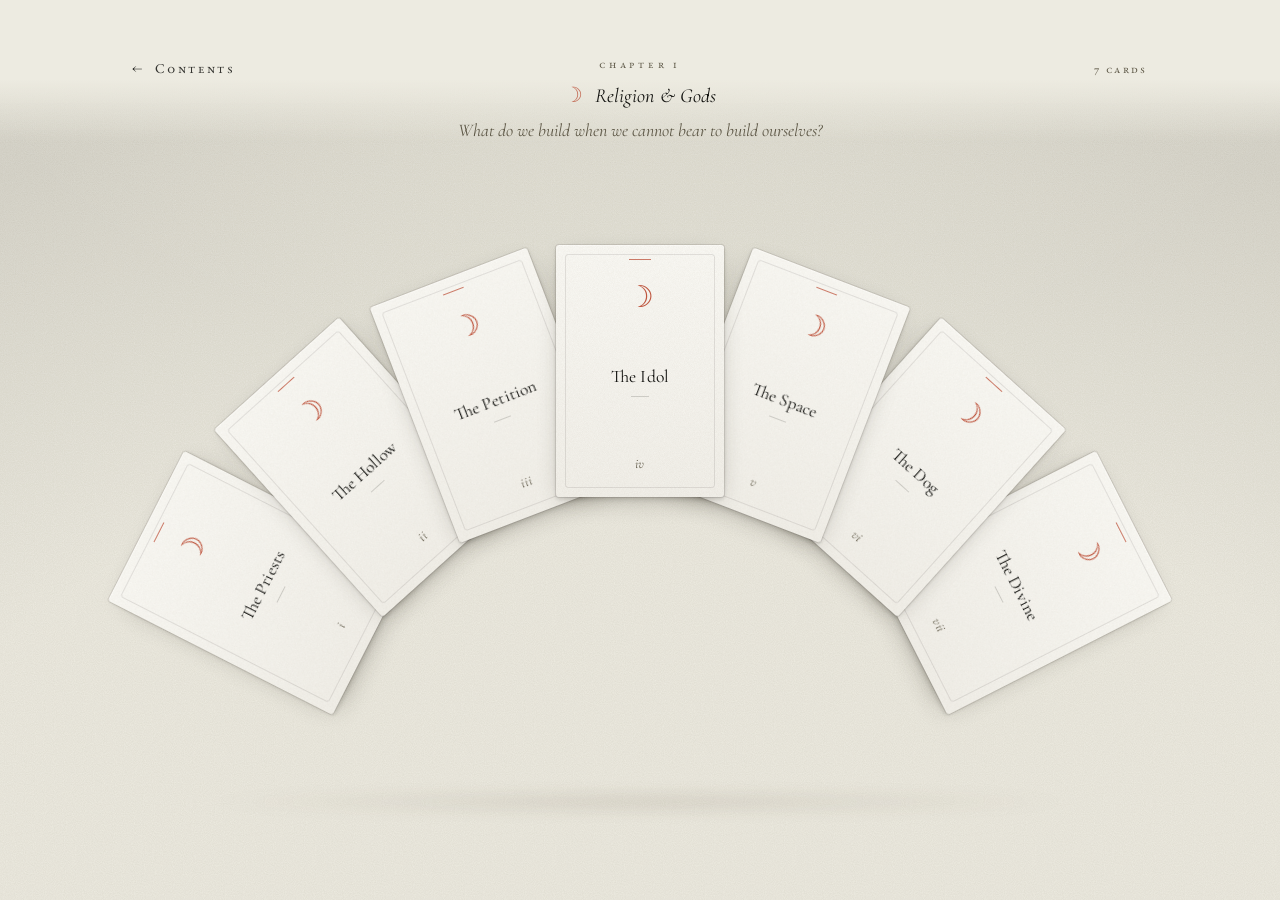
==== commit f61825a2: "commit" ====
--- a/chapter-1.html
+++ b/chapter-1.html
@@ -42,11 +42,13 @@
   </div>
 
   <nav class="rcard-nav" id="rcard-nav">
-    <button class="rcard-nav-btn rcard-chapter-nav" id="nav-prev-chapter" style="display: none;"><span class="arrow">←</span><span>Previous Chapter</span></button>
     <button class="rcard-nav-btn" id="nav-prev"><span class="arrow">←</span><span>Previous</span></button>
     <span class="rcard-nav-counter" id="nav-counter"></span>
     <button class="rcard-nav-btn" id="nav-next"><span>Next</span><span class="arrow">→</span></button>
-    <button class="rcard-nav-btn rcard-chapter-nav" id="nav-next-chapter" style="display: none;"><span>Next Chapter</span><span class="arrow">→</span></button>
+    <div class="rcard-chapter-row" id="rcard-chapter-row">
+      <button class="rcard-nav-btn rcard-chapter-nav" id="nav-prev-chapter" style="display: none;"><span class="arrow">←</span><span>Previous Chapter</span></button>
+      <button class="rcard-nav-btn rcard-chapter-nav" id="nav-next-chapter" style="display: none;"><span>Next Chapter</span><span class="arrow">→</span></button>
+    </div>
   </nav>
 
 </main>
--- a/style.css
+++ b/style.css
@@ -9,17 +9,17 @@
 
 :root {
   /* ── Paper & ink ─────────────────────────────────────────── */
-  --paper:        #ece1c8;          /* warm parchment — never #fff */
-  --paper-deep:   #e2d4b3;          /* deeper, for margins/edges */
-  --paper-shadow: rgba(60, 40, 15, 0.10);
-  --paper-warm:   rgba(255, 240, 200, 0.45);
-
-  --ink:          #1d1a13;          /* deep brown-black — never pure black */
-  --ink-soft:     #4d4128;          /* secondary ink */
-  --ink-mute:     #877554;          /* metadata, marginalia */
-  --ink-faint:    rgba(29, 26, 19, 0.18);
-  --rule:         rgba(29, 26, 19, 0.30);
-  --rule-soft:    rgba(29, 26, 19, 0.13);
+  --paper:        #f0ece0;          /* lighter parchment */
+  --paper-deep:   #e6dece;          /* deeper, for margins/edges */
+  --paper-shadow: rgba(50, 38, 20, 0.10);
+  --paper-warm:   rgba(248, 238, 210, 0.38);
+
+  --ink:          #141108;          /* deep brown-black — slightly darker for contrast */
+  --ink-soft:     #312a18;          /* secondary ink — boosted contrast */
+  --ink-mute:     #665840;          /* metadata, marginalia — more readable */
+  --ink-faint:    rgba(20, 17, 8, 0.20);
+  --rule:         rgba(20, 17, 8, 0.32);
+  --rule-soft:    rgba(20, 17, 8, 0.15);
 
   /* ── Chapter accents — pulled toward natural pigments ────── */
   --c1:  #8a2418;   /* madder lake */
@@ -51,16 +51,16 @@
 ═══════════════════════════════════════════════════════════════════ */
 
 [data-palette="bone"] {
-  --paper:        #ece9de;
-  --paper-deep:   #ddd9c9;
-  --paper-shadow: rgba(40, 38, 28, 0.09);
-  --paper-warm:   rgba(255, 252, 240, 0.40);
-  --ink:          #1a1a14;
-  --ink-soft:     #403c30;
-  --ink-mute:     #807a68;
-  --ink-faint:    rgba(26, 26, 20, 0.16);
-  --rule:         rgba(26, 26, 20, 0.28);
-  --rule-soft:    rgba(26, 26, 20, 0.12);
+  --paper:        #edebe1;          /* lighter bone */
+  --paper-deep:   #e0ddd1;
+  --paper-shadow: rgba(38, 36, 26, 0.10);
+  --paper-warm:   rgba(248, 246, 234, 0.36);
+  --ink:          #131310;          /* darker for stronger contrast */
+  --ink-soft:     #2e2b22;          /* boosted from #403c30 */
+  --ink-mute:     #5e5847;          /* more readable than #807a68 */
+  --ink-faint:    rgba(19, 19, 16, 0.20);
+  --rule:         rgba(19, 19, 16, 0.30);
+  --rule-soft:    rgba(19, 19, 16, 0.13);
 }
 
 [data-palette="sage"] {
@@ -90,16 +90,16 @@
 }
 
 [data-palette="stone"] {
-  --paper:        #e0d9c8;
-  --paper-deep:   #cfc7b3;
-  --paper-shadow: rgba(45, 38, 25, 0.10);
-  --paper-warm:   rgba(248, 242, 225, 0.42);
-  --ink:          #18160f;
-  --ink-soft:     #3c3729;
-  --ink-mute:     #7c7464;
-  --ink-faint:    rgba(24, 22, 15, 0.17);
-  --rule:         rgba(24, 22, 15, 0.28);
-  --rule-soft:    rgba(24, 22, 15, 0.12);
+  --paper:        #dbd5c6;          /* toned down, less amber */
+  --paper-deep:   #cac3b0;
+  --paper-shadow: rgba(42, 36, 24, 0.10);
+  --paper-warm:   rgba(244, 238, 220, 0.38);
+  --ink:          #141209;          /* darker for contrast */
+  --ink-soft:     #302c1f;
+  --ink-mute:     #5e5848;
+  --ink-faint:    rgba(20, 18, 9, 0.20);
+  --rule:         rgba(20, 18, 9, 0.30);
+  --rule-soft:    rgba(20, 18, 9, 0.13);
 }
 
 [data-palette="rose"] {
@@ -355,7 +355,7 @@
 }
 
 .home-inner {
-  grid-column: 2 / 12;
+  grid-column: 1 / 13;
   display: flex;
   flex-direction: column;
   align-items: center;
@@ -372,7 +372,7 @@
   align-items: center;
   gap: 14px;
 }
-.home-eyebrow span { letter-spacing: 0.32em; white-space: nowrap; }
+.home-eyebrow span { letter-spacing: 0.32em; white-space: nowrap; font-size: 1rem; }
 .home-eyebrow::before, .home-eyebrow::after {
   content: '';
   width: 28px;
@@ -454,11 +454,12 @@
 }
 
 .home-preface {
-  max-width: 56ch;
+  width: min(80ch, 100%);
   display: flex;
   flex-direction: column;
   gap: 16px;
   animation: pageFade 1.6s var(--ease-paper) 0.7s both;
+  align-self: center;
 }
 .home-preface p {
   font-size: clamp(1rem, 1.25vw, 1.08rem);
@@ -466,7 +467,8 @@
   color: var(--ink-soft);
   text-align: left;
   text-wrap: pretty;
-  hyphens: auto;
+  hyphens: none;
+  margin: 0;
 }
 .home-preface p:first-child::first-letter {
   font-family: 'Cormorant Garamond', Georgia, serif;
@@ -477,41 +479,84 @@
   padding: 6px 10px 0 0;
   color: var(--ink);
 }
+.home-preface-closing {
+  text-align: center !important;
+  font-style: italic;
+  color: var(--ink-mute) !important;
+  margin-top: 8px !important;
+}
+
+/* ─── A NOTE ON THE TEXT ───────────────────────────────────── */
+.home-note {
+  width: min(80ch, 100%);
+  display: flex;
+  flex-direction: column;
+  gap: 14px;
+  align-self: center;
+  animation: pageFade 1.6s var(--ease-paper) 0.9s both;
+  border-top: 1px solid var(--rule-soft);
+  padding-top: clamp(20px, 3vh, 32px);
+}
+.home-note-label {
+  text-align: center;
+  margin-bottom: 4px;
+}
+.home-note p {
+  font-size: clamp(0.93rem, 1.15vw, 1rem);
+  line-height: 1.78;
+  color: var(--ink-mute);
+  text-align: left;
+  text-wrap: pretty;
+  hyphens: none;
+  margin: 0;
+}
+.home-note-closing {
+  text-align: center !important;
+  font-style: italic;
+  margin-top: 4px !important;
+}
 
 .home-cta {
   display: inline-flex;
   align-items: center;
-  gap: 16px;
+  gap: 0;
   cursor: pointer;
-  background: none;
-  border: none;
-  color: var(--ink);
+  background: var(--ink);
+  border: 1px solid var(--ink);
+  border-radius: 2px;
+  color: var(--paper);
   font-family: 'EB Garamond', Georgia, serif;
   font-variant: all-small-caps;
   font-size: 1rem;
   font-weight: 500;
   letter-spacing: 0.32em;
-  padding: 14px 4px;
+  padding: 16px 32px;
   text-decoration: none;
   white-space: nowrap;
-  opacity: 0.85;
-  transition: gap 0.5s var(--ease-leaf), letter-spacing 0.5s var(--ease-leaf), opacity 0.4s var(--ease-paper);
+  opacity: 1;
+  transition:
+    letter-spacing 0.5s var(--ease-leaf),
+    background 0.4s var(--ease-paper),
+    color 0.4s var(--ease-paper),
+    box-shadow 0.4s var(--ease-paper);
   animation: pageFade 1.6s var(--ease-paper) 1s both;
-}
-.home-cta-line {
-  width: 44px; height: 1px;
+  box-shadow: 0 2px 12px -4px rgba(20,17,8,0.28);
+}
+.home-cta:hover {
+  letter-spacing: 0.42em;
+  background: transparent;
+  color: var(--ink);
+  box-shadow: 0 2px 16px -4px rgba(20,17,8,0.18);
+}
+/* dark palette inversion */
+[data-palette="cocoa"] .home-cta {
   background: var(--ink);
-  transition: width 0.5s var(--ease-leaf);
-}
-.home-cta:hover { gap: 22px; letter-spacing: 0.42em; opacity: 1; }
-.home-cta:hover .home-cta-line { width: 72px; }
-.home-cta-arrow {
-  font-family: 'Cormorant Garamond', serif;
-  font-variant: normal;
-  font-style: normal;
-  font-size: 1.05rem;
-  letter-spacing: 0;
-  line-height: 1;
+  border-color: var(--ink);
+  color: var(--paper-deep);
+}
+[data-palette="cocoa"] .home-cta:hover {
+  background: transparent;
+  color: var(--ink);
 }
 
 /* ═══════════════════════════════════════════════════════════════════════
@@ -826,6 +871,7 @@
 }
 .reading-header > * { pointer-events: auto; }
 
+
 .reading-header-inner {
   display: grid;
   grid-template-columns: repeat(12, 1fr);
@@ -930,14 +976,15 @@
   perspective: 1800px;
 }
 
-/* ─── MINIMAL FAN (≤3 cards) — sit between header and shadow ── */
+/* ─── MINIMAL FAN (≤3 cards) — centred in the space below the header ── */
 .fan-container.cards-minimal {
   height: min(300px, 42vh);
 }
 .fan-stage:has(.fan-container.cards-minimal) {
-  align-items: flex-start;
-  padding-top: clamp(90px, 12vh, 140px);
-  padding-bottom: clamp(110px, 16vh, 170px);
+  align-items: center;
+  justify-content: center;
+  padding-top: clamp(140px, 18vh, 200px);
+  padding-bottom: clamp(80px, 12vh, 140px);
 }
 
 /* ─── FAN CARD ─────────────────────────────────────────────── */
@@ -993,7 +1040,7 @@
 .rcard-face-front {
   background:
     linear-gradient(180deg, rgba(255,255,252,0.55), rgba(228,226,220,0.15)),
-    #f5f3ed;
+    #f6f4ee;
   box-shadow:
     0 1px 0 rgba(255,255,252,0.9) inset,
     0 0 0 1px rgba(29,26,19,0.10),
@@ -1111,7 +1158,7 @@
   /* Solid base colour — matches face backgrounds exactly so the
      container is invisible when the face is edge-on during the flip.
      No gradient / inset shadow here; those live only on the faces. */
-  background: #f5f3ed;
+  background: #f6f4ee;
   border-radius: var(--card-r);
   box-shadow:
     0 30px 80px -20px rgba(30,22,12,0.50),
@@ -1137,7 +1184,7 @@
   overflow: hidden;
   background:
     linear-gradient(180deg, rgba(255,255,252,0.55), rgba(228,226,220,0.15)),
-    #f5f3ed;
+    #f6f4ee;
   display: flex;
   flex-direction: column;
   align-items: center;
@@ -1170,7 +1217,7 @@
   flex-direction: column;
   background:
     linear-gradient(180deg, rgba(255,255,252,0.55), rgba(228,226,220,0.15)),
-    #f5f3ed;
+    #f6f4ee;
 }
 .rcard-exp-back::before {
   content: '';
@@ -1295,7 +1342,7 @@
       color-mix(in oklab, var(--accent) 10%, transparent),
       color-mix(in oklab, var(--accent) 5%, transparent)),
     linear-gradient(180deg, rgba(255,255,252,0.55), rgba(228,226,220,0.15)),
-    color-mix(in oklab, var(--accent) 4%, #f5f3ed);
+    color-mix(in oklab, var(--accent) 4%, #f6f4ee);
 }
 .rcard.read-done .rcard-title { color: var(--accent); }
 .rcard.read-done .rcard-symbol { opacity: 1; }
@@ -1338,7 +1385,7 @@
   /* off-white page stock — same family as the cards */
   background:
     linear-gradient(180deg, rgba(255,255,252,0.55), rgba(228,226,220,0.15)),
-    #f5f3ed;
+    #f6f4ee;
   border-radius: var(--card-r);
   box-shadow:
     0 1px 0 rgba(255,255,252,0.9) inset,
@@ -1417,7 +1464,7 @@
 .ov-title {
   font-family: 'Cormorant Garamond', Georgia, serif;
   font-weight: 400;
-  font-size: clamp(1.7rem, 3.4vw, 2.2rem);
+  font-size: clamp(1.4rem, 2.6vw, 1.75rem);
   letter-spacing: 0;
   line-height: 1.15;
   color: var(--ink);
@@ -1468,7 +1515,7 @@
 
 .ov-aph {
   font-family: 'EB Garamond', Georgia, serif;
-  font-size: clamp(1rem, 1.45vw, 1.13rem);
+  font-size: clamp(0.9rem, 1.2vw, 1rem);
   line-height: 1.85;
   color: var(--ink-soft);
   padding: 0;
@@ -1530,11 +1577,13 @@
   left: 50%;
   transform: translateX(-50%);
   z-index: 90;
+  flex-direction: row;
+  flex-wrap: wrap;
   align-items: center;
+  justify-content: space-between;
   gap: clamp(22px, 4vw, 56px);
   padding: 18px clamp(28px, 4vw, 56px) 6px;
   width: min(480px, 80vw);
-  justify-content: space-between;
   opacity: 0;
   transition: opacity 0.5s var(--ease-paper);
 }
@@ -1554,6 +1603,16 @@
 .rcard-nav.visible {
   display: flex;
   opacity: 1;
+}
+
+/* Chapter row — hidden by default, shown on mobile when all cards are read */
+.rcard-chapter-row {
+  display: none;
+  align-items: center;
+  justify-content: center;
+  gap: clamp(28px, 6vw, 56px);
+  width: 100%;
+  padding-top: 10px;
 }
 
 .rcard-nav-btn {
@@ -1604,15 +1663,525 @@
   white-space: nowrap;
 }
 
-/* ─── RESPONSIVE ──────────────────────────────────────────── */
+/* Chapter nav buttons — appear at the outer edges once all cards are read */
+.rcard-chapter-nav {
+  font-size: 0.78rem;
+  letter-spacing: 0.18em;
+  opacity: 0.7;
+  flex-shrink: 0;
+}
+.rcard-chapter-nav:hover:not(:disabled) {
+  opacity: 1;
+  gap: 14px;
+}
+/* Desktop: chapter buttons stay in their row, no ordering needed */
+
+/* ═══════════════════════════════════════════════════════════════════════
+   RESPONSIVE — TABLET  (≤1024px)
+   Tightens spacing, relaxes grid columns, reduces fixed sizes.
+═══════════════════════════════════════════════════════════════════════ */
+@media (max-width: 1024px) {
+
+  /* ─── Global grid ─────────────────────────────────── */
+  .grid {
+    padding: 0 clamp(20px, 4vw, 40px);
+  }
+
+  /* ─── Home ────────────────────────────────────────── */
+  .home-inner {
+    grid-column: 1 / 13;
+    gap: clamp(22px, 3.5vh, 40px);
+  }
+  .home-preface,
+  .home-note {
+    width: min(72ch, 100%);
+  }
+
+  /* ─── TOC ─────────────────────────────────────────── */
+  .toc-inner {
+    grid-column: 1 / 13;
+  }
+
+  /* Stack the 3-col TOC header: back link / title / count */
+  .toc-header {
+    grid-template-columns: 1fr auto 1fr;
+    gap: 16px;
+  }
+
+  .toc-row {
+    grid-template-columns: 48px 1fr 2rem;
+    gap: clamp(12px, 1.8vw, 22px);
+    padding: 16px 0;
+  }
+
+  /* ─── Reading header ──────────────────────────────── */
+  .reading-header-row {
+    grid-column: 1 / 13;
+    grid-template-columns: minmax(60px, 1fr) auto minmax(60px, 1fr);
+    gap: 16px;
+  }
+  .reading-question {
+    grid-column: 1 / 13;
+    font-size: 0.95rem;
+    padding: 0 clamp(16px, 3vw, 32px);
+  }
+
+  /* ─── Fan stage ───────────────────────────────────── */
+  .fan-stage {
+    padding-top: clamp(110px, 15vh, 160px);
+    padding-bottom: clamp(70px, 10vh, 120px);
+  }
+
+  .fan-container {
+    width: min(1000px, 98vw);
+    height: min(480px, 64vh);
+  }
+
+  .fan-container.cards-minimal {
+    height: min(280px, 40vh);
+  }
+
+  /* Cards are slightly smaller on tablet */
+  .rcard {
+    width: clamp(110px, 14vw, 150px);
+  }
+
+  /* ─── Overlay card ────────────────────────────────── */
+  .overlay-card {
+    width: min(560px, 88vw);
+    max-height: min(720px, 82dvh);
+  }
+
+  /* ─── Nav bar ─────────────────────────────────────── */
+  .rcard-nav {
+    width: min(440px, 86vw);
+    gap: clamp(16px, 3.5vw, 48px);
+    padding: 18px clamp(20px, 3.5vw, 48px) 6px;
+  }
+  .rcard-nav:has(#nav-prev-chapter[style*="inline-flex"]),
+  .rcard-nav:has(#nav-next-chapter[style*="inline-flex"]) {
+    width: min(680px, 94vw);
+  }
+}
+
+/* ═══════════════════════════════════════════════════════════════════════
+   RESPONSIVE — NARROW TABLET / LARGE PHONE  (≤900px)
+   Further adjustments before we get to phone territory.
+═══════════════════════════════════════════════════════════════════════ */
 @media (max-width: 900px) {
+
+  /* Reading header full-width */
   .reading-header-row { grid-column: 1 / 13; }
-  .reading-question { grid-column: 1 / 13; font-size: 0.95rem; }
-}
+  .reading-question   { grid-column: 1 / 13; font-size: 0.92rem; }
+
+  /* TOC header collapses: hide side labels, centre title */
+  .toc-header {
+    grid-template-columns: auto 1fr auto;
+  }
+  .toc-header .left,
+  .toc-header .right {
+    /* Keep visible but allow natural shrink */
+    overflow: hidden;
+    text-overflow: ellipsis;
+    white-space: nowrap;
+    max-width: 120px;
+  }
+
+  /* Chapter name can wrap on narrow tablet */
+  .reading-chapter-name {
+    white-space: normal;
+    text-align: center;
+  }
+
+  /* Fan a bit taller to give cards breathing room */
+  .fan-container {
+    height: min(460px, 68vh);
+  }
+
+  /* Overlay slightly wider */
+  .overlay-card {
+    width: min(520px, 92vw);
+    max-height: min(700px, 85dvh);
+  }
+
+  .ov-head  { padding: clamp(24px, 3.5vw, 36px) clamp(24px, 4vw, 48px) clamp(14px, 2vw, 20px); }
+  .ov-body  { padding: 0 clamp(24px, 4vw, 48px) clamp(20px, 3vw, 36px); }
+}
+
+/* ═══════════════════════════════════════════════════════════════════════
+   RESPONSIVE — PHONE  (≤640px)
+═══════════════════════════════════════════════════════════════════════ */
 @media (max-width: 640px) {
-  .fan-container { width: 100vw; height: 70vh; }
-  .rcard { width: clamp(100px, 28vw, 140px); }
-  .overlay-card { width: min(560px, 94vw); }
-  .ov-head { padding: 26px 24px 16px; }
-  .ov-body { padding: 0 24px 28px; }
-}
+
+  /* ─── Global ──────────────────────────────────────────── */
+  html { font-size: 15px; }
+
+  .grid {
+    padding: 0 clamp(24px, 7vw, 36px);
+  }
+
+  /* ─── Home ────────────────────────────────────────────── */
+  #screen-home {
+    padding: clamp(36px, 8vh, 64px) 0 clamp(48px, 8vh, 80px);
+  }
+
+  .home-inner {
+    gap: clamp(20px, 4vh, 36px);
+    align-items: center;
+  }
+
+  .home-eyebrow span { font-size: 0.88rem; letter-spacing: 0.22em; }
+
+  .home-subtitle {
+    font-size: clamp(1rem, 4.2vw, 1.2rem);
+    max-width: 36ch;
+  }
+
+  .home-attribution {
+    font-size: 0.88rem;
+    margin-top: 10px;
+  }
+
+  .home-preface,
+  .home-note {
+    width: 100%;
+    max-width: 100%;
+    align-self: stretch;
+  }
+
+  .home-preface p {
+    font-size: clamp(0.95rem, 3.8vw, 1.05rem);
+    line-height: 1.78;
+    text-align: left;
+    hyphens: auto;
+    -webkit-hyphens: auto;
+    hyphenate-limit-chars: 8 3 3;
+    overflow-wrap: break-word;
+  }
+
+  .home-preface p:first-child::first-letter {
+    display: none;
+  }
+
+  .home-note p {
+    font-size: clamp(0.88rem, 3.5vw, 0.98rem);
+    line-height: 1.72;
+    text-align: left;
+    hyphens: auto;
+    -webkit-hyphens: auto;
+    hyphenate-limit-chars: 8 3 3;
+    overflow-wrap: break-word;
+  }
+
+  .home-cta {
+    font-size: 0.92rem;
+    padding: 14px 28px;
+    gap: 14px;
+  }
+
+  /* No hover effect on the CTA button for touch devices */
+  .home-cta:hover {
+    letter-spacing: 0.32em;
+    background: var(--ink);
+    color: var(--paper);
+    box-shadow: 0 2px 12px -4px rgba(20,17,8,0.28);
+  }
+
+  /* ─── TOC ─────────────────────────────────────────────── */
+  #screen-chapters {
+    padding: clamp(20px, 4vh, 40px) 0 clamp(36px, 7vh, 64px);
+  }
+
+  /* Reflow to two rows: left+right on top, centre below */
+  .toc-header {
+    display: flex;
+    flex-wrap: wrap;
+    align-items: center;
+    padding-bottom: clamp(14px, 2.5vh, 24px);
+    gap: 0;
+  }
+
+  /* Row 1: Preface on left, Twelve Chapters on right */
+  .toc-header .left {
+    order: 1;
+    flex: 0 0 auto;
+  }
+
+  .toc-header .right {
+    order: 2;
+    flex: 0 0 auto;
+    margin-left: auto;
+    white-space: nowrap;
+  }
+
+  /* Row 2: title block full-width and centred */
+  .toc-header .center {
+    order: 3;
+    flex: 0 0 100%;
+    gap: 8px;
+    white-space: normal;
+    text-align: center;
+    margin-top: 14px;
+  }
+
+  /* Hide eyebrow on mobile */
+  .toc-header .center .t-caps {
+    display: none;
+  }
+
+  .toc-header h2 {
+    font-size: clamp(1.5rem, 6vw, 1.9rem);
+    margin-top: 2px;
+  }
+
+  /* Chapter rows: num · body · symbol (symbol back to right) */
+  .toc-row {
+    display: grid;
+    grid-template-columns: 36px 1fr 28px;
+    align-items: center;
+    padding: 11px 0;
+    gap: 10px;
+  }
+
+  .toc-body {
+    min-width: 0;
+    max-width: 100%;
+  }
+
+  /* Disable the push-right hover on mobile — no padding shift */
+  .toc-row,
+  :root:not([data-toc-hover]) .toc-row,
+  [data-toc-hover="marker"] .toc-row,
+  [data-toc-hover="drift"] .toc-row,
+  [data-toc-hover="wash"] .toc-row {
+    padding-left: 0 !important;
+    transform: none !important;
+  }
+
+  /* Keep the accent colour change but no layout shift */
+  :root:not([data-toc-hover]) .toc-row:hover,
+  [data-toc-hover="marker"] .toc-row:hover,
+  [data-toc-hover="drift"] .toc-row:hover,
+  [data-toc-hover="wash"] .toc-row:hover,
+  [data-toc-hover="ornament"] .toc-row:hover {
+    padding-left: 0 !important;
+    transform: none !important;
+    background: none !important;
+  }
+
+  /* Hide the marker pseudo on mobile */
+  :root:not([data-toc-hover]) .toc-row::before,
+  [data-toc-hover="marker"] .toc-row::before { display: none; }
+
+  .toc-meta {
+    /* stays as its own column on the right */
+    grid-column: auto;
+    align-items: center;
+    flex-direction: column;
+    gap: 0;
+    margin-top: 0;
+    justify-self: end;
+  }
+
+  .toc-symbol {
+    font-size: 1.2rem;
+  }
+
+  .toc-num {
+    font-size: clamp(1.1rem, 4vw, 1.4rem);
+    text-align: left;
+  }
+
+  .toc-name {
+    font-size: clamp(1rem, 4vw, 1.2rem);
+    line-height: 1.2;
+  }
+
+  .toc-question {
+    font-size: clamp(0.82rem, 3.2vw, 0.92rem);
+    margin-top: 1px;
+    white-space: nowrap;
+    overflow: hidden;
+    text-overflow: ellipsis;
+  }
+
+  /* ─── Reading header ──────────────────────────────────── */
+  .reading-header {
+    padding-top: clamp(28px, 5vh, 48px);
+  }
+
+  /* ── Reflow to two rows using flex ── */
+  .reading-header-row {
+    grid-column: 1 / 13;
+    display: flex;
+    flex-wrap: wrap;
+    align-items: center;
+    gap: 0;
+  }
+
+  /* Row 1: Contents on left, Chapter num on right */
+  .reading-header .left {
+    order: 1;
+    flex: 0 0 auto;
+  }
+
+  .reading-header .right {
+    order: 2;
+    flex: 0 0 auto;
+    margin-left: auto;
+  }
+
+  /* Hide the original centre (num + name stacked) */
+  .reading-header .center {
+    display: none;
+  }
+
+  /* Move chapter-num into the right slot by overriding visibility */
+  /* Chapter num is inside .center which is hidden — show it via right slot */
+  /* Instead: show chapter-num in .right, hide progress */
+  .reading-progress { display: none; }
+
+  /* Inject chapter num into right slot — it lives in .center so we
+     reorder: show .center but only its num child, hide the name */
+  .reading-header .center {
+    display: contents; /* dissolve the container, children flow into flex */
+  }
+  .reading-chapter-num {
+    order: 2;
+    margin-left: auto;
+    font-size: 0.78rem;
+    letter-spacing: 0.15em;
+  }
+  /* Name becomes its own full-width row below */
+  .reading-chapter-name {
+    order: 3;
+    flex: 0 0 100%;
+    display: flex;
+    justify-content: center;
+    font-size: clamp(1.2rem, 5vw, 1.5rem);
+    white-space: normal;
+    text-align: center;
+    gap: 6px;
+    margin-top: 10px;
+  }
+
+  /* Right div (contains progress) — hide it, num already in flow */
+  .reading-header .right {
+    display: none;
+  }
+
+  /* Question centred below */
+  .reading-question {
+    grid-column: 1 / 13;
+    font-size: 0.86rem;
+    padding: 0 clamp(12px, 3vw, 20px);
+    margin-top: 4px;
+    text-align: center;
+  }
+
+  /* ─── Card GRID (mobile-only replaces the fan) ────────── */
+  .fan-stage {
+    padding-top: clamp(120px, 22vh, 160px);
+    padding-bottom: clamp(60px, 10vh, 100px);
+    align-items: flex-start;
+    justify-content: center;
+    min-height: auto; /* allow page to scroll naturally */
+  }
+
+  /* Hide the decorative surface-shadow on mobile */
+  .fan-stage::before { display: none; }
+
+  .fan-container {
+    /* Grid mode: let height be auto */
+    position: relative;
+    width: min(480px, 98vw);
+    height: auto !important;
+    perspective: none;
+  }
+
+  /* Grid layout for cards */
+  .fan-container.grid-layout {
+    display: grid;
+    grid-template-columns: repeat(3, 1fr);
+    gap: clamp(10px, 2.5vw, 16px);
+    padding: 0 clamp(4px, 1.5vw, 10px);
+  }
+
+  /* In grid mode each card is a static grid item, not absolute */
+  .fan-container.grid-layout .rcard {
+    position: relative;
+    width: 100%;
+    aspect-ratio: 2 / 3;
+    left: auto;
+    top: auto;
+    margin: 0;
+    transform: none !important;
+    --rest-rot: 0deg;
+    --rest-x: 0px;
+    --rest-y: 0px;
+  }
+
+  /* Animate grid cards in with a simple fade-up (no fan rotate) */
+  .fan-container.grid-layout .rcard {
+    opacity: 0;
+    animation: gridCardRise 0.55s var(--ease-leaf) forwards;
+    animation-delay: calc(var(--grid-i, 0) * 60ms + 120ms);
+  }
+  @keyframes gridCardRise {
+    from { opacity: 0; transform: translateY(14px) !important; }
+    to   { opacity: 1; transform: translateY(0)   !important; }
+  }
+
+  /* No hover lift on grid cards — touch devices don't need it */
+  .fan-container.grid-layout .rcard:not(.is-expanded):not(.read-done):hover {
+    transform: none !important;
+    z-index: auto !important;
+    filter: none;
+  }
+
+  /* ─── Overlay on mobile ───────────────────────────────── */
+  .overlay-card {
+    width: min(560px, 92vw);
+    max-height: min(640px, 82dvh);
+  }
+
+  .ov-head  { padding: 22px 56px 12px; }
+  .ov-body  { padding: 0 56px 24px; }
+  .ov-title { font-size: clamp(1.3rem, 5.5vw, 1.8rem); }
+
+  .ov-aph {
+    font-size: clamp(0.93rem, 3.6vw, 1.05rem);
+    line-height: 1.75;
+  }
+
+  /* ─── Nav bar ─────────────────────────────────────────── */
+  .rcard-nav {
+    width: min(340px, 94vw);
+    padding: 16px clamp(16px, 4vw, 28px) 8px;
+    bottom: clamp(12px, 2.5vh, 22px);
+  }
+
+  .rcard-nav::before {
+    left: 12%;
+    right: 12%;
+  }
+
+  .rcard-nav-btn {
+    font-size: 0.8rem;
+    letter-spacing: 0.18em;
+    gap: 7px;
+  }
+
+  .rcard-nav-counter {
+    font-size: 0.92rem;
+  }
+
+  /* Chapter row: shown as a second line on mobile once all cards are read */
+  .rcard-chapter-row:has(button[style*="inline-flex"]) {
+    display: flex;
+  }
+
+  .rcard-chapter-nav span:last-child {
+    display: inline; /* show full "Previous Chapter" / "Next Chapter" text on mobile row */
+  }
+}
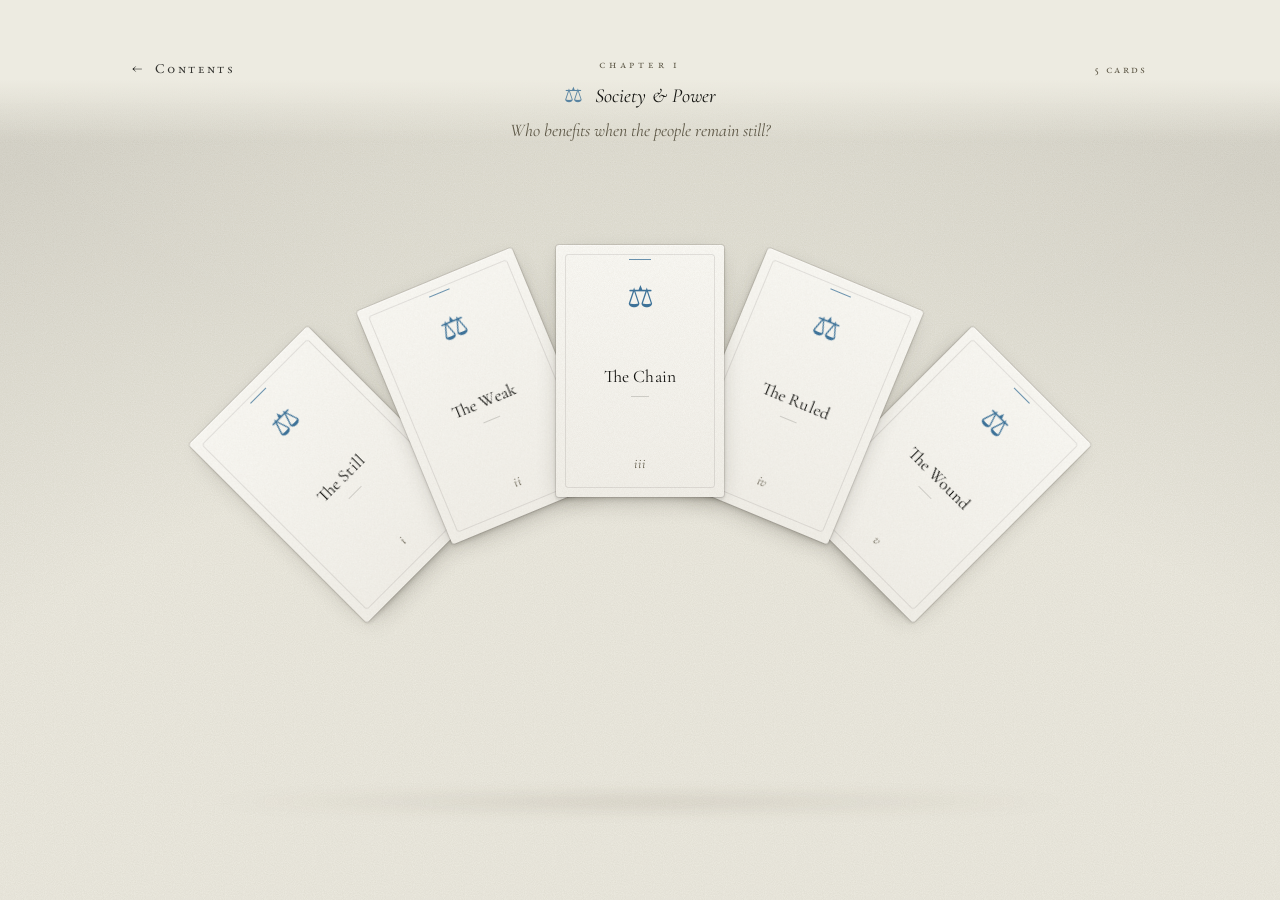
==== commit d64366d2: "commit" ====
--- a/chapter-1.html
+++ b/chapter-1.html
@@ -42,13 +42,11 @@
   </div>
 
   <nav class="rcard-nav" id="rcard-nav">
+    <button class="rcard-nav-btn rcard-chapter-nav" id="nav-prev-chapter" style="display: none;"><span class="arrow">←</span><span>Previous Chapter</span></button>
     <button class="rcard-nav-btn" id="nav-prev"><span class="arrow">←</span><span>Previous</span></button>
     <span class="rcard-nav-counter" id="nav-counter"></span>
     <button class="rcard-nav-btn" id="nav-next"><span>Next</span><span class="arrow">→</span></button>
-    <div class="rcard-chapter-row" id="rcard-chapter-row">
-      <button class="rcard-nav-btn rcard-chapter-nav" id="nav-prev-chapter" style="display: none;"><span class="arrow">←</span><span>Previous Chapter</span></button>
-      <button class="rcard-nav-btn rcard-chapter-nav" id="nav-next-chapter" style="display: none;"><span>Next Chapter</span><span class="arrow">→</span></button>
-    </div>
+    <button class="rcard-nav-btn rcard-chapter-nav" id="nav-next-chapter" style="display: none;"><span>Next Chapter</span><span class="arrow">→</span></button>
   </nav>
 
 </main>
--- a/style.css
+++ b/style.css
@@ -1577,13 +1577,11 @@
   left: 50%;
   transform: translateX(-50%);
   z-index: 90;
-  flex-direction: row;
-  flex-wrap: wrap;
   align-items: center;
-  justify-content: space-between;
   gap: clamp(22px, 4vw, 56px);
   padding: 18px clamp(28px, 4vw, 56px) 6px;
   width: min(480px, 80vw);
+  justify-content: space-between;
   opacity: 0;
   transition: opacity 0.5s var(--ease-paper);
 }
@@ -1605,15 +1603,8 @@
   opacity: 1;
 }
 
-/* Chapter row — hidden by default, shown on mobile when all cards are read */
-.rcard-chapter-row {
-  display: none;
-  align-items: center;
-  justify-content: center;
-  gap: clamp(28px, 6vw, 56px);
-  width: 100%;
-  padding-top: 10px;
-}
+/* Chapter row — on desktop/tablet the div is transparent to flex layout,
+   so the chapter buttons participate in the parent nav row directly */
 
 .rcard-nav-btn {
   background: none;
@@ -1674,7 +1665,13 @@
   opacity: 1;
   gap: 14px;
 }
-/* Desktop: chapter buttons stay in their row, no ordering needed */
+/* Desktop/tablet: chapter buttons sit at outer edges — HTML order matches, no reordering needed */
+
+/* Widen the nav bar to accommodate chapter buttons when visible */
+.rcard-nav:has(#nav-prev-chapter[style*="inline-flex"]),
+.rcard-nav:has(#nav-next-chapter[style*="inline-flex"]) {
+  width: min(720px, 92vw);
+}
 
 /* ═══════════════════════════════════════════════════════════════════════
    RESPONSIVE — TABLET  (≤1024px)
@@ -2157,14 +2154,51 @@
   /* ─── Nav bar ─────────────────────────────────────────── */
   .rcard-nav {
     width: min(340px, 94vw);
+    flex-wrap: wrap;
+    row-gap: 0;
+    column-gap: clamp(12px, 3vw, 24px);
     padding: 16px clamp(16px, 4vw, 28px) 8px;
     bottom: clamp(12px, 2.5vh, 22px);
+    justify-content: space-between;
+  }
+
+  /* Undo desktop widen-on-chapter rule */
+  .rcard-nav:has(#nav-prev-chapter[style*="inline-flex"]),
+  .rcard-nav:has(#nav-next-chapter[style*="inline-flex"]) {
+    width: min(340px, 94vw);
   }
 
   .rcard-nav::before {
     left: 12%;
     right: 12%;
   }
+
+  /* Force a line break between the main row and chapter buttons:
+     a full-width order-3.5 pseudo pushes chapter buttons to row 2 */
+  .rcard-nav::after {
+    content: '';
+    width: 100%;
+    order: 4;
+  }
+
+  /* Chapter buttons go to row 2, centred */
+  #nav-prev-chapter {
+    order: 5;
+    flex: 1;
+    justify-content: flex-start;
+    padding-top: 8px;
+  }
+  #nav-next-chapter {
+    order: 6;
+    flex: 1;
+    justify-content: flex-end;
+    padding-top: 8px;
+  }
+
+  /* Main row items stay on row 1 */
+  #nav-prev    { order: 1; }
+  #nav-counter { order: 2; }
+  #nav-next    { order: 3; }
 
   .rcard-nav-btn {
     font-size: 0.8rem;
@@ -2175,13 +2209,4 @@
   .rcard-nav-counter {
     font-size: 0.92rem;
   }
-
-  /* Chapter row: shown as a second line on mobile once all cards are read */
-  .rcard-chapter-row:has(button[style*="inline-flex"]) {
-    display: flex;
-  }
-
-  .rcard-chapter-nav span:last-child {
-    display: inline; /* show full "Previous Chapter" / "Next Chapter" text on mobile row */
-  }
-}
+}
